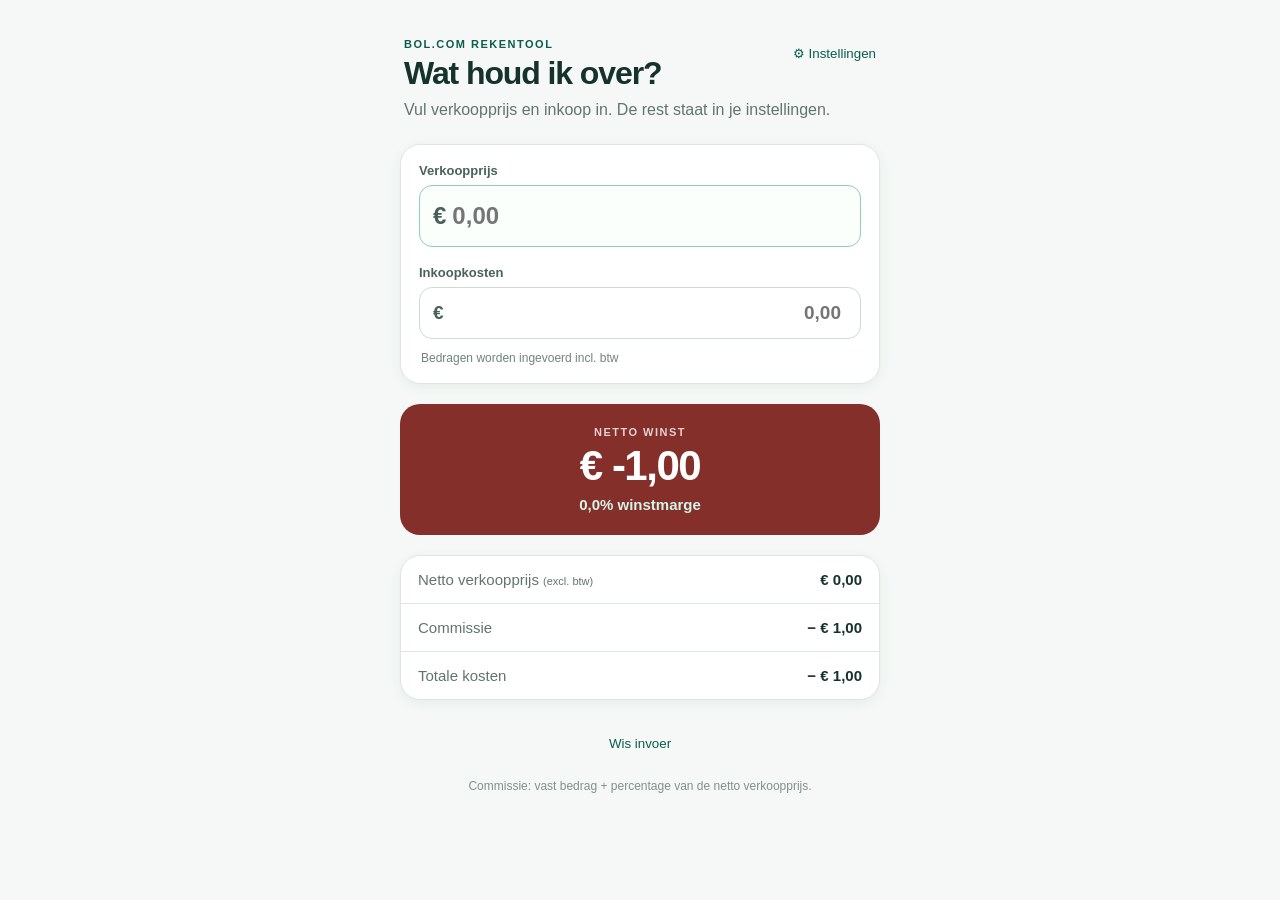
==== index.html @ 51dd6670 "Add files via upload" ====
<!doctype html><html lang="nl"><head><meta charset="UTF-8"><meta name="viewport" content="width=device-width, initial-scale=1, viewport-fit=cover"><meta name="theme-color" content="#0b5d4d"><meta name="apple-mobile-web-app-capable" content="yes"><meta name="apple-mobile-web-app-title" content="Bol Winst"><link rel="manifest" href="manifest.webmanifest"><link rel="apple-touch-icon" href="icon.svg"><link rel="stylesheet" href="style.css"><title>Bol Winst</title></head><body><main class="app"><header><div><p class="eyebrow">BOL.COM REKENTOOL</p><h1>Wat houd ik over?</h1></div><button class="settings-button" id="openSettings" type="button">⚙ <span>Instellingen</span></button></header><p class="intro">Vul verkoopprijs en inkoop in. De rest staat in je instellingen.</p><section class="card inputs"><label for="sale">Verkoopprijs</label><div class="field emphasis"><span>€</span><input id="sale" inputmode="decimal" placeholder="0,00"></div><label class="purchase-label" for="purchase">Inkoopkosten</label><div class="field"><span>€</span><input id="purchase" inputmode="decimal" placeholder="0,00"></div><p class="basis" id="basisLabel"></p></section><section class="profit" aria-live="polite"><p>NETTO WINST</p><strong id="profit">€ 0,00</strong><span id="margin">0,0% winstmarge</span></section><section class="card breakdown"><div><span>Netto verkoopprijs <small>(excl. btw)</small></span><b id="netSale">€ 0,00</b></div><div><span>Commissie</span><b id="commissionCost">− € 0,00</b></div><div><span>Totale kosten</span><b id="totalCost">− € 0,00</b></div></section><button id="reset" class="reset" type="button">Wis invoer</button><p class="note">Commissie: vast bedrag + percentage van de netto verkoopprijs.</p></main><dialog id="settingsDialog"><form method="dialog" class="settings-card"><div class="dialog-head"><div><p class="eyebrow">STANDAARDKOSTEN</p><h2>Instellingen</h2></div><button class="close" value="cancel">×</button></div><p class="dialog-intro">Deze kosten worden bewaard voor je volgende berekeningen.</p><label>Bedragen invoeren</label><div class="toggle"><button id="inclusive" type="button">Incl. btw</button><button id="exclusive" type="button">Excl. btw</button></div><div class="settings-grid"><div><label for="fixedCommission">Vaste commissie</label><div class="field"><span>€</span><input id="fixedCommission" inputmode="decimal" placeholder="0,00"></div></div><div><label for="commissionRate">Commissie</label><div class="field"><input id="commissionRate" inputmode="decimal" placeholder="0"><span>%</span></div></div><div><label for="fulfilment">Fulfilmentkosten</label><div class="field"><span>€</span><input id="fulfilment" inputmode="decimal" placeholder="0,00"></div></div><div><label for="shipping">Verzendkosten</label><div class="field"><span>€</span><input id="shipping" inputmode="decimal" placeholder="0,00"></div></div><div><label for="other">Overige kosten</label><div class="field"><span>€</span><input id="other" inputmode="decimal" placeholder="0,00"></div></div></div><button id="saveSettings" class="save" value="default">Instellingen opslaan</button></form></dialog><script src="app.js"></script></body></html>
---- style.css ----
:root{--ink:#16322c;--muted:#63746f;--line:#dce7e2;--green:#0b5d4d;--coral:#842f29}*{box-sizing:border-box}body{margin:0;min-width:320px;background:#f5f8f6;color:var(--ink);font-family:-apple-system,BlinkMacSystemFont,"Segoe UI",sans-serif}.app{width:min(100%,520px);min-height:100vh;margin:auto;padding:max(30px,env(safe-area-inset-top)) 20px max(30px,env(safe-area-inset-bottom))}header{display:flex;justify-content:space-between;align-items:start;margin:8px 4px}.eyebrow{margin:0 0 7px;color:var(--green);font-weight:800;font-size:11px;letter-spacing:1.5px}h1,h2{margin:0;letter-spacing:-1.1px;line-height:1.05}h1{font-size:32px}h2{font-size:27px}.intro{margin:0 4px 24px;color:var(--muted);font-size:16px;line-height:1.35}.settings-button{border:0;background:transparent;color:var(--green);font:700 13px inherit;padding:8px 0 8px 12px}.card{background:#fff;border:1px solid var(--line);border-radius:20px;box-shadow:0 3px 12px #244c4210}.inputs{padding:18px}label{display:block;margin:0 0 7px;font-size:13px;font-weight:700;color:#49625b}.field{display:flex;align-items:center;height:52px;padding:0 13px;border:1.5px solid #cddbd5;border-radius:13px;background:#fff;color:#476158;font-size:19px;font-weight:700}.field:focus-within{border-color:var(--green);box-shadow:0 0 0 3px #0b5d4d18}.field input{width:100%;min-width:0;border:0;outline:0;padding:0 6px;background:transparent;color:var(--ink);font:inherit;text-align:right}.emphasis{height:62px;font-size:24px;border-color:#93cbb7;background:#fafffc}.emphasis input{text-align:left}.purchase-label{margin-top:18px}.basis{margin:12px 2px 0;color:#71837c;font-size:12px}.profit{margin:20px 0;padding:22px 20px;text-align:center;border-radius:20px;background:var(--green);color:#fff}.profit p{margin:0 0 5px;font-size:11px;font-weight:800;letter-spacing:1.5px;opacity:.78}.profit strong{display:block;font-size:42px;line-height:1.1;letter-spacing:-1.5px}.profit span{display:block;margin-top:7px;font-size:15px;font-weight:650;color:#d2f5e8}.profit.negative{background:var(--coral)}.breakdown{overflow:hidden}.breakdown div{display:flex;justify-content:space-between;gap:12px;padding:15px 17px;border-bottom:1px solid var(--line);font-size:15px}.breakdown div:last-child{border:0}.breakdown span{color:var(--muted)}.breakdown small{font-size:11px}.breakdown b{white-space:nowrap}.reset{width:100%;min-height:50px;margin-top:18px;border:0;border-radius:14px;background:transparent;color:var(--green);font:750 16px inherit}.note{margin:10px;color:#81908b;font-size:12px;text-align:center;line-height:1.4}dialog{width:min(calc(100% - 24px),480px);max-height:90vh;border:0;border-radius:22px;padding:0;background:transparent;box-shadow:0 18px 50px #0005}dialog::backdrop{background:#12372d88}.settings-card{padding:22px;background:#f7faf8}.dialog-head{display:flex;justify-content:space-between;align-items:start}.close{width:36px;height:36px;border:0;border-radius:50%;background:#e4ece8;color:var(--ink);font-size:28px;line-height:1}.dialog-intro{margin:11px 0 20px;color:var(--muted);font-size:14px}.toggle{display:grid;grid-template-columns:1fr 1fr;gap:4px;padding:4px;margin-bottom:19px;border-radius:12px;background:#e1eae5}.toggle button{height:39px;border:0;border-radius:9px;background:transparent;color:#597069;font:750 14px inherit}.toggle button.selected{background:#fff;color:var(--green);box-shadow:0 1px 3px #284c4020}.settings-grid{display:grid;grid-template-columns:1fr 1fr;gap:16px 12px}.save{width:100%;height:52px;margin-top:23px;border:0;border-radius:14px;background:var(--green);color:#fff;font:750 16px inherit}@media(max-width:360px){.app{padding-inline:14px}.inputs{padding:15px}.settings-button span{display:none}.profit strong{font-size:38px}.settings-grid{gap:13px 9px}.field{padding-inline:9px;font-size:17px}}
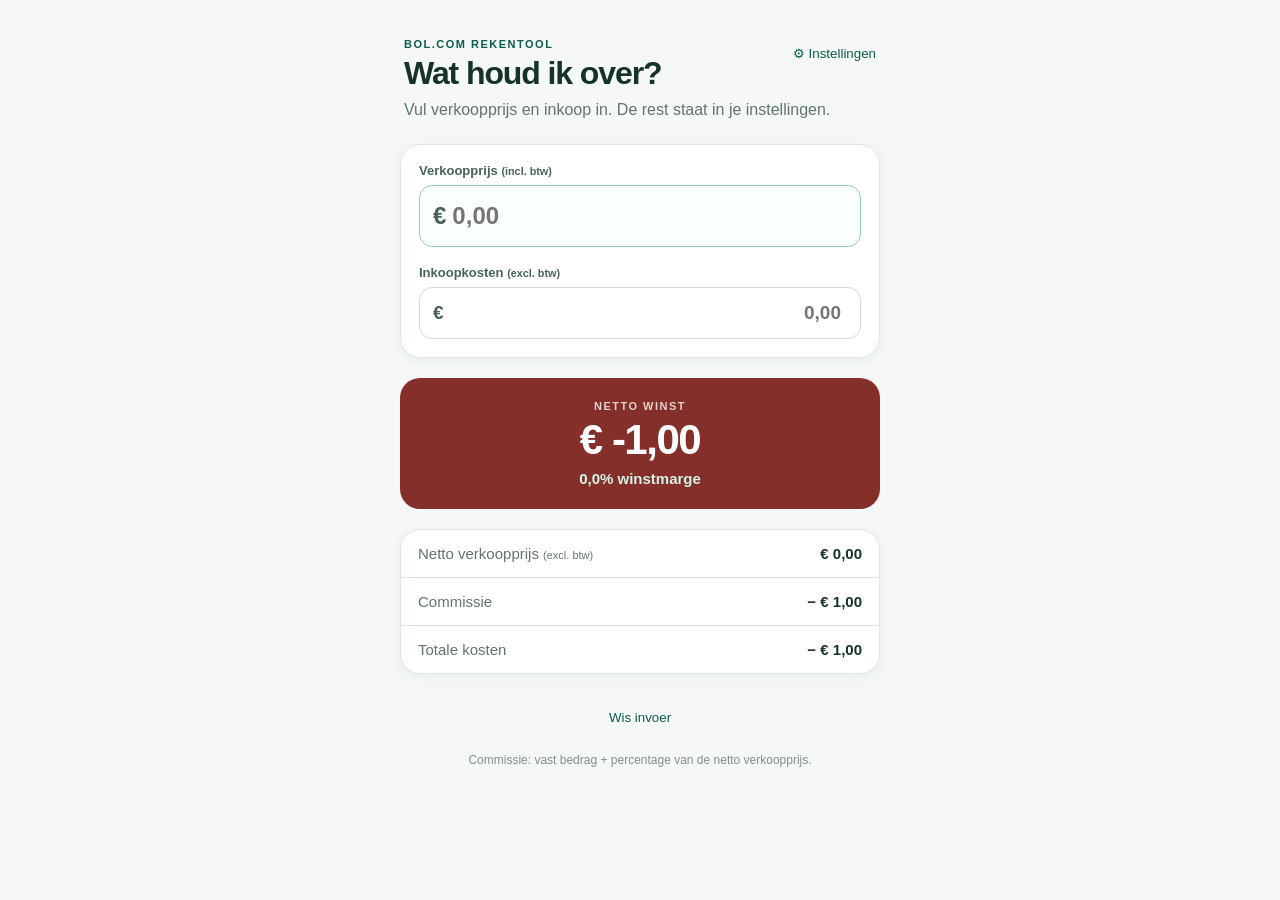
==== commit 90b0e156: "Add files via upload" ====
--- a/index.html
+++ b/index.html
@@ -1 +1 @@
-<!doctype html><html lang="nl"><head><meta charset="UTF-8"><meta name="viewport" content="width=device-width, initial-scale=1, viewport-fit=cover"><meta name="theme-color" content="#0b5d4d"><meta name="apple-mobile-web-app-capable" content="yes"><meta name="apple-mobile-web-app-title" content="Bol Winst"><link rel="manifest" href="manifest.webmanifest"><link rel="apple-touch-icon" href="icon.svg"><link rel="stylesheet" href="style.css"><title>Bol Winst</title></head><body><main class="app"><header><div><p class="eyebrow">BOL.COM REKENTOOL</p><h1>Wat houd ik over?</h1></div><button class="settings-button" id="openSettings" type="button">⚙ <span>Instellingen</span></button></header><p class="intro">Vul verkoopprijs en inkoop in. De rest staat in je instellingen.</p><section class="card inputs"><label for="sale">Verkoopprijs</label><div class="field emphasis"><span>€</span><input id="sale" inputmode="decimal" placeholder="0,00"></div><label class="purchase-label" for="purchase">Inkoopkosten</label><div class="field"><span>€</span><input id="purchase" inputmode="decimal" placeholder="0,00"></div><p class="basis" id="basisLabel"></p></section><section class="profit" aria-live="polite"><p>NETTO WINST</p><strong id="profit">€ 0,00</strong><span id="margin">0,0% winstmarge</span></section><section class="card breakdown"><div><span>Netto verkoopprijs <small>(excl. btw)</small></span><b id="netSale">€ 0,00</b></div><div><span>Commissie</span><b id="commissionCost">− € 0,00</b></div><div><span>Totale kosten</span><b id="totalCost">− € 0,00</b></div></section><button id="reset" class="reset" type="button">Wis invoer</button><p class="note">Commissie: vast bedrag + percentage van de netto verkoopprijs.</p></main><dialog id="settingsDialog"><form method="dialog" class="settings-card"><div class="dialog-head"><div><p class="eyebrow">STANDAARDKOSTEN</p><h2>Instellingen</h2></div><button class="close" value="cancel">×</button></div><p class="dialog-intro">Deze kosten worden bewaard voor je volgende berekeningen.</p><label>Bedragen invoeren</label><div class="toggle"><button id="inclusive" type="button">Incl. btw</button><button id="exclusive" type="button">Excl. btw</button></div><div class="settings-grid"><div><label for="fixedCommission">Vaste commissie</label><div class="field"><span>€</span><input id="fixedCommission" inputmode="decimal" placeholder="0,00"></div></div><div><label for="commissionRate">Commissie</label><div class="field"><input id="commissionRate" inputmode="decimal" placeholder="0"><span>%</span></div></div><div><label for="fulfilment">Fulfilmentkosten</label><div class="field"><span>€</span><input id="fulfilment" inputmode="decimal" placeholder="0,00"></div></div><div><label for="shipping">Verzendkosten</label><div class="field"><span>€</span><input id="shipping" inputmode="decimal" placeholder="0,00"></div></div><div><label for="other">Overige kosten</label><div class="field"><span>€</span><input id="other" inputmode="decimal" placeholder="0,00"></div></div></div><button id="saveSettings" class="save" value="default">Instellingen opslaan</button></form></dialog><script src="app.js"></script></body></html>
+<!doctype html><html lang="nl"><head><meta charset="UTF-8"><meta name="viewport" content="width=device-width, initial-scale=1, viewport-fit=cover"><meta name="theme-color" content="#0b5d4d"><meta name="apple-mobile-web-app-capable" content="yes"><meta name="apple-mobile-web-app-title" content="Bol Winst"><link rel="manifest" href="manifest.webmanifest"><link rel="apple-touch-icon" href="icon.svg"><link rel="stylesheet" href="style.css"><title>Bol Winst</title></head><body><main class="app"><header><div><p class="eyebrow">BOL.COM REKENTOOL</p><h1>Wat houd ik over?</h1></div><button class="settings-button" id="openSettings" type="button">⚙ <span>Instellingen</span></button></header><p class="intro">Vul verkoopprijs en inkoop in. De rest staat in je instellingen.</p><section class="card inputs"><label for="sale">Verkoopprijs <small>(incl. btw)</small></label><div class="field emphasis"><span>€</span><input id="sale" inputmode="decimal" placeholder="0,00"></div><label class="purchase-label" for="purchase">Inkoopkosten <small>(excl. btw)</small></label><div class="field"><span>€</span><input id="purchase" inputmode="decimal" placeholder="0,00"></div></section><section class="profit" aria-live="polite"><p>NETTO WINST</p><strong id="profit">€ 0,00</strong><span id="margin">0,0% winstmarge</span></section><section class="card breakdown"><div><span>Netto verkoopprijs <small>(excl. btw)</small></span><b id="netSale">€ 0,00</b></div><div><span>Commissie</span><b id="commissionCost">− € 0,00</b></div><div><span>Totale kosten</span><b id="totalCost">− € 0,00</b></div></section><button id="reset" class="reset" type="button">Wis invoer</button><p class="note">Commissie: vast bedrag + percentage van de netto verkoopprijs.</p></main><dialog id="settingsDialog"><form method="dialog" class="settings-card"><div class="dialog-head"><div><p class="eyebrow">STANDAARDKOSTEN</p><h2>Instellingen</h2></div><button class="close" value="cancel">×</button></div><p class="dialog-intro">Alle kosten zijn excl. btw en worden bewaard voor je volgende berekeningen.</p><div class="settings-grid"><div><label for="fixedCommission">Vaste commissie</label><div class="field"><span>€</span><input id="fixedCommission" inputmode="decimal" placeholder="0,00"></div></div><div><label for="commissionRate">Commissie</label><div class="field"><input id="commissionRate" inputmode="decimal" placeholder="0"><span>%</span></div></div><div><label for="fulfilment">Fulfilmentkosten</label><div class="field"><span>€</span><input id="fulfilment" inputmode="decimal" placeholder="0,00"></div></div><div><label for="shipping">Verzendkosten</label><div class="field"><span>€</span><input id="shipping" inputmode="decimal" placeholder="0,00"></div></div><div><label for="other">Overige kosten</label><div class="field"><span>€</span><input id="other" inputmode="decimal" placeholder="0,00"></div></div></div><button id="saveSettings" class="save" value="default">Instellingen opslaan</button></form></dialog><script src="app.js"></script></body></html>
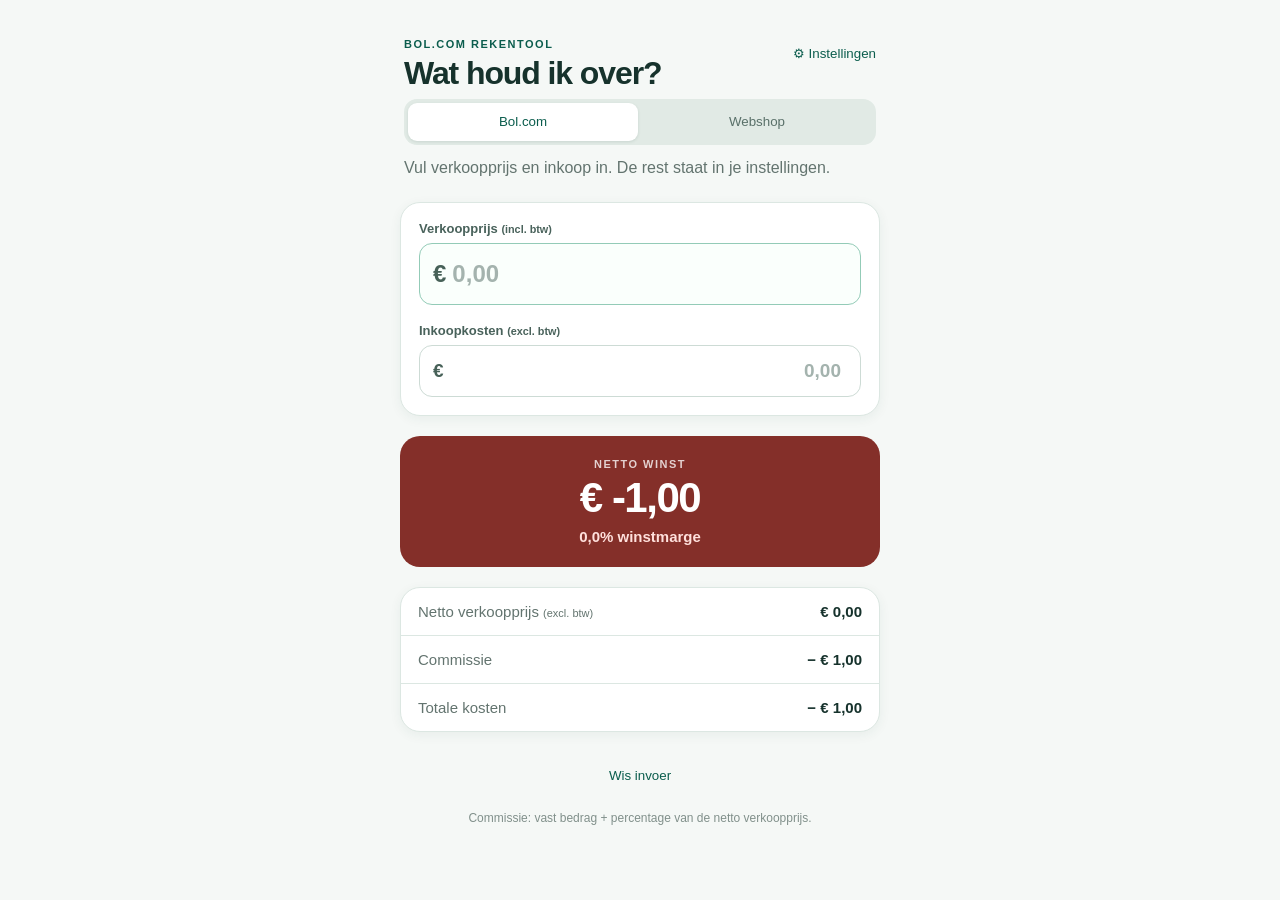
==== commit c2844ed1: "Add files via upload" ====
--- a/index.html
+++ b/index.html
@@ -1 +1,12 @@
-<!doctype html><html lang="nl"><head><meta charset="UTF-8"><meta name="viewport" content="width=device-width, initial-scale=1, viewport-fit=cover"><meta name="theme-color" content="#0b5d4d"><meta name="apple-mobile-web-app-capable" content="yes"><meta name="apple-mobile-web-app-title" content="Bol Winst"><link rel="manifest" href="manifest.webmanifest"><link rel="apple-touch-icon" href="icon.svg"><link rel="stylesheet" href="style.css"><title>Bol Winst</title></head><body><main class="app"><header><div><p class="eyebrow">BOL.COM REKENTOOL</p><h1>Wat houd ik over?</h1></div><button class="settings-button" id="openSettings" type="button">⚙ <span>Instellingen</span></button></header><p class="intro">Vul verkoopprijs en inkoop in. De rest staat in je instellingen.</p><section class="card inputs"><label for="sale">Verkoopprijs <small>(incl. btw)</small></label><div class="field emphasis"><span>€</span><input id="sale" inputmode="decimal" placeholder="0,00"></div><label class="purchase-label" for="purchase">Inkoopkosten <small>(excl. btw)</small></label><div class="field"><span>€</span><input id="purchase" inputmode="decimal" placeholder="0,00"></div></section><section class="profit" aria-live="polite"><p>NETTO WINST</p><strong id="profit">€ 0,00</strong><span id="margin">0,0% winstmarge</span></section><section class="card breakdown"><div><span>Netto verkoopprijs <small>(excl. btw)</small></span><b id="netSale">€ 0,00</b></div><div><span>Commissie</span><b id="commissionCost">− € 0,00</b></div><div><span>Totale kosten</span><b id="totalCost">− € 0,00</b></div></section><button id="reset" class="reset" type="button">Wis invoer</button><p class="note">Commissie: vast bedrag + percentage van de netto verkoopprijs.</p></main><dialog id="settingsDialog"><form method="dialog" class="settings-card"><div class="dialog-head"><div><p class="eyebrow">STANDAARDKOSTEN</p><h2>Instellingen</h2></div><button class="close" value="cancel">×</button></div><p class="dialog-intro">Alle kosten zijn excl. btw en worden bewaard voor je volgende berekeningen.</p><div class="settings-grid"><div><label for="fixedCommission">Vaste commissie</label><div class="field"><span>€</span><input id="fixedCommission" inputmode="decimal" placeholder="0,00"></div></div><div><label for="commissionRate">Commissie</label><div class="field"><input id="commissionRate" inputmode="decimal" placeholder="0"><span>%</span></div></div><div><label for="fulfilment">Fulfilmentkosten</label><div class="field"><span>€</span><input id="fulfilment" inputmode="decimal" placeholder="0,00"></div></div><div><label for="shipping">Verzendkosten</label><div class="field"><span>€</span><input id="shipping" inputmode="decimal" placeholder="0,00"></div></div><div><label for="other">Overige kosten</label><div class="field"><span>€</span><input id="other" inputmode="decimal" placeholder="0,00"></div></div></div><button id="saveSettings" class="save" value="default">Instellingen opslaan</button></form></dialog><script src="app.js"></script></body></html>
+<!doctype html>
+<html lang="nl"><head><meta charset="UTF-8"><meta name="viewport" content="width=device-width, initial-scale=1, viewport-fit=cover"><meta name="theme-color" content="#0b5d4d"><meta name="apple-mobile-web-app-capable" content="yes"><meta name="apple-mobile-web-app-title" content="Winsttool"><link rel="manifest" href="manifest.webmanifest"><link rel="apple-touch-icon" href="https://1.bp.blogspot.com/-DOUShu4tYlQ/X658lbuinZI/AAAAAAAACUU/8HphL79r1GMHxl51lcNRrbaVUydmUINswCLcBGAsYHQ/s830/fenerbahce-logo-BallRendes.png"><link rel="icon" href="https://1.bp.blogspot.com/-DOUShu4tYlQ/X658lbuinZI/AAAAAAAACUU/8HphL79r1GMHxl51lcNRrbaVUydmUINswCLcBGAsYHQ/s830/fenerbahce-logo-BallRendes.png" type="image/png"><link rel="stylesheet" href="style.css"><title>Winsttool</title></head>
+<body><main class="app"><header><div><p class="eyebrow" id="eyebrow">BOL.COM REKENTOOL</p><h1>Wat houd ik over?</h1></div><button class="settings-button" id="openSettings" type="button">⚙ <span>Instellingen</span></button></header>
+<nav class="mode-switch" aria-label="Rekentool kiezen"><button class="selected" data-mode="bol" type="button">Bol.com</button><button data-mode="webshop" type="button">Webshop</button></nav>
+<p class="intro" id="intro">Vul verkoopprijs en inkoop in. De rest staat in je instellingen.</p>
+<section class="card inputs" id="bolInputs"><label for="sale">Verkoopprijs <small>(incl. btw)</small></label><div class="field emphasis"><span>€</span><input id="sale" inputmode="decimal" placeholder="0,00"></div><label class="input-gap" for="purchase">Inkoopkosten <small>(excl. btw)</small></label><div class="field"><span>€</span><input id="purchase" inputmode="decimal" placeholder="0,00"></div></section>
+<section class="card inputs hidden" id="webshopInputs"><label>Periode</label><div class="period-switch"><button class="selected" data-period="1" type="button">Dag</button><button data-period="7" type="button">Week</button><button data-period="30" type="button">Maand</button></div><label class="input-gap" for="revenue">Omzet <small>(incl. btw)</small></label><div class="field emphasis"><span>€</span><input id="revenue" inputmode="decimal" placeholder="0,00"></div><label class="input-gap" for="orders">Aantal bestellingen</label><div class="field"><input id="orders" inputmode="numeric" placeholder="0"></div></section>
+<section class="profit" aria-live="polite"><p>NETTO WINST</p><strong id="profit">€ 0,00</strong><span id="margin">0,0% winstmarge</span></section>
+<section class="card breakdown"><div><span id="netSaleLabel">Netto verkoopprijs <small>(excl. btw)</small></span><b id="netSale">€ 0,00</b></div><div><span id="middleLabel">Commissie</span><b id="middleCost">− € 0,00</b></div><div><span>Totale kosten</span><b id="totalCost">− € 0,00</b></div></section><button id="reset" class="reset" type="button">Wis invoer</button><p class="note" id="note">Commissie: vast bedrag + percentage van de netto verkoopprijs.</p></main>
+<dialog id="settingsDialog"><form method="dialog" class="settings-card"><div class="dialog-head"><div><p class="eyebrow" id="settingsEyebrow">BOL.COM KOSTEN</p><h2>Instellingen</h2></div><button class="close" value="cancel" aria-label="Sluiten">×</button></div><p class="dialog-intro" id="settingsIntro">Alle kosten zijn excl. btw en worden bewaard voor je volgende berekeningen.</p>
+<div class="settings-grid" id="bolSettings"><div><label for="fixedCommission">Vaste commissie</label><div class="field"><span>€</span><input id="fixedCommission" inputmode="decimal" placeholder="0,00"></div></div><div><label for="commissionRate">Commissie</label><div class="field"><input id="commissionRate" inputmode="decimal" placeholder="0"><span>%</span></div></div><div><label for="bolFulfilment">Fulfilmentkosten</label><div class="field"><span>€</span><input id="bolFulfilment" inputmode="decimal" placeholder="0,00"></div></div><div><label for="shipping">Verzendkosten</label><div class="field"><span>€</span><input id="shipping" inputmode="decimal" placeholder="0,00"></div></div><div><label for="bolOther">Overige kosten</label><div class="field"><span>€</span><input id="bolOther" inputmode="decimal" placeholder="0,00"></div></div></div>
+<div class="settings-grid hidden" id="webshopSettings"><div><label for="ads">Google Ads <small>(per dag)</small></label><div class="field"><span>€</span><input id="ads" inputmode="decimal" placeholder="0,00"></div></div><div><label for="rent">Huur <small>(per dag)</small></label><div class="field"><span>€</span><input id="rent" inputmode="decimal" placeholder="0,00"></div></div><div><label for="shopOther">Overige kosten <small>(per dag)</small></label><div class="field"><span>€</span><input id="shopOther" inputmode="decimal" placeholder="0,00"></div></div><div><label for="shopPurchase">Inkoopkosten <small>(per bestelling)</small></label><div class="field"><span>€</span><input id="shopPurchase" inputmode="decimal" placeholder="0,00"></div></div><div><label for="shopFulfilment">Fulfilmentkosten <small>(per bestelling)</small></label><div class="field"><span>€</span><input id="shopFulfilment" inputmode="decimal" placeholder="0,00"></div></div></div><button id="saveSettings" class="save" value="default">Instellingen opslaan</button></form></dialog><script src="app.js"></script></body></html>
--- a/style.css
+++ b/style.css
@@ -1 +1 @@
-:root{--ink:#16322c;--muted:#63746f;--line:#dce7e2;--green:#0b5d4d;--coral:#842f29}*{box-sizing:border-box}body{margin:0;min-width:320px;background:#f5f8f6;color:var(--ink);font-family:-apple-system,BlinkMacSystemFont,"Segoe UI",sans-serif}.app{width:min(100%,520px);min-height:100vh;margin:auto;padding:max(30px,env(safe-area-inset-top)) 20px max(30px,env(safe-area-inset-bottom))}header{display:flex;justify-content:space-between;align-items:start;margin:8px 4px}.eyebrow{margin:0 0 7px;color:var(--green);font-weight:800;font-size:11px;letter-spacing:1.5px}h1,h2{margin:0;letter-spacing:-1.1px;line-height:1.05}h1{font-size:32px}h2{font-size:27px}.intro{margin:0 4px 24px;color:var(--muted);font-size:16px;line-height:1.35}.settings-button{border:0;background:transparent;color:var(--green);font:700 13px inherit;padding:8px 0 8px 12px}.card{background:#fff;border:1px solid var(--line);border-radius:20px;box-shadow:0 3px 12px #244c4210}.inputs{padding:18px}label{display:block;margin:0 0 7px;font-size:13px;font-weight:700;color:#49625b}.field{display:flex;align-items:center;height:52px;padding:0 13px;border:1.5px solid #cddbd5;border-radius:13px;background:#fff;color:#476158;font-size:19px;font-weight:700}.field:focus-within{border-color:var(--green);box-shadow:0 0 0 3px #0b5d4d18}.field input{width:100%;min-width:0;border:0;outline:0;padding:0 6px;background:transparent;color:var(--ink);font:inherit;text-align:right}.emphasis{height:62px;font-size:24px;border-color:#93cbb7;background:#fafffc}.emphasis input{text-align:left}.purchase-label{margin-top:18px}.basis{margin:12px 2px 0;color:#71837c;font-size:12px}.profit{margin:20px 0;padding:22px 20px;text-align:center;border-radius:20px;background:var(--green);color:#fff}.profit p{margin:0 0 5px;font-size:11px;font-weight:800;letter-spacing:1.5px;opacity:.78}.profit strong{display:block;font-size:42px;line-height:1.1;letter-spacing:-1.5px}.profit span{display:block;margin-top:7px;font-size:15px;font-weight:650;color:#d2f5e8}.profit.negative{background:var(--coral)}.breakdown{overflow:hidden}.breakdown div{display:flex;justify-content:space-between;gap:12px;padding:15px 17px;border-bottom:1px solid var(--line);font-size:15px}.breakdown div:last-child{border:0}.breakdown span{color:var(--muted)}.breakdown small{font-size:11px}.breakdown b{white-space:nowrap}.reset{width:100%;min-height:50px;margin-top:18px;border:0;border-radius:14px;background:transparent;color:var(--green);font:750 16px inherit}.note{margin:10px;color:#81908b;font-size:12px;text-align:center;line-height:1.4}dialog{width:min(calc(100% - 24px),480px);max-height:90vh;border:0;border-radius:22px;padding:0;background:transparent;box-shadow:0 18px 50px #0005}dialog::backdrop{background:#12372d88}.settings-card{padding:22px;background:#f7faf8}.dialog-head{display:flex;justify-content:space-between;align-items:start}.close{width:36px;height:36px;border:0;border-radius:50%;background:#e4ece8;color:var(--ink);font-size:28px;line-height:1}.dialog-intro{margin:11px 0 20px;color:var(--muted);font-size:14px}.toggle{display:grid;grid-template-columns:1fr 1fr;gap:4px;padding:4px;margin-bottom:19px;border-radius:12px;background:#e1eae5}.toggle button{height:39px;border:0;border-radius:9px;background:transparent;color:#597069;font:750 14px inherit}.toggle button.selected{background:#fff;color:var(--green);box-shadow:0 1px 3px #284c4020}.settings-grid{display:grid;grid-template-columns:1fr 1fr;gap:16px 12px}.save{width:100%;height:52px;margin-top:23px;border:0;border-radius:14px;background:var(--green);color:#fff;font:750 16px inherit}@media(max-width:360px){.app{padding-inline:14px}.inputs{padding:15px}.settings-button span{display:none}.profit strong{font-size:38px}.settings-grid{gap:13px 9px}.field{padding-inline:9px;font-size:17px}}
+:root{--ink:#16322c;--muted:#63746f;--line:#dce7e2;--green:#0b5d4d;--coral:#842f29}*{box-sizing:border-box}body{margin:0;min-width:320px;background:#f5f8f6;color:var(--ink);font-family:-apple-system,BlinkMacSystemFont,"Segoe UI",sans-serif}.app{width:min(100%,520px);min-height:100vh;margin:auto;padding:max(30px,env(safe-area-inset-top)) 20px max(30px,env(safe-area-inset-bottom))}header{display:flex;justify-content:space-between;align-items:start;margin:8px 4px}.eyebrow{margin:0 0 7px;color:var(--green);font-weight:800;font-size:11px;letter-spacing:1.5px}h1,h2{margin:0;letter-spacing:-1.1px;line-height:1.05}h1{font-size:32px}h2{font-size:27px}.settings-button{border:0;background:transparent;color:var(--green);font:700 13px inherit;padding:8px 0 8px 12px}.mode-switch,.period-switch{display:grid;gap:4px;padding:4px;border-radius:13px;background:#e1eae5}.mode-switch{grid-template-columns:1fr 1fr;margin:0 4px}.period-switch{grid-template-columns:repeat(3,1fr);margin-bottom:18px}.mode-switch button,.period-switch button{height:38px;border:0;border-radius:9px;background:transparent;color:#597069;font:750 14px inherit}.mode-switch button.selected,.period-switch button.selected{background:#fff;color:var(--green);box-shadow:0 1px 3px #284c4020}.intro{margin:12px 4px 24px;color:var(--muted);font-size:16px;line-height:1.35}.card{background:#fff;border:1px solid var(--line);border-radius:20px;box-shadow:0 3px 12px #244c4210}.inputs{padding:18px}label{display:block;margin:0 0 7px;font-size:13px;font-weight:700;color:#49625b}.field{display:flex;align-items:center;height:52px;padding:0 13px;border:1.5px solid #cddbd5;border-radius:13px;background:#fff;color:#476158;font-size:19px;font-weight:700}.field:focus-within{border-color:var(--green);box-shadow:0 0 0 3px #0b5d4d18}.field input{width:100%;min-width:0;border:0;outline:0;padding:0 6px;background:transparent;color:var(--ink);font:inherit;text-align:right}.field input::placeholder{color:#a4b3ae}.emphasis{height:62px;font-size:24px;border-color:#93cbb7;background:#fafffc}.emphasis input{text-align:left}.input-gap{margin-top:18px}.hidden{display:none!important}.profit{margin:20px 0;padding:22px 20px;text-align:center;border-radius:20px;background:var(--green);color:#fff}.profit p{margin:0 0 5px;font-size:11px;font-weight:800;letter-spacing:1.5px;opacity:.78}.profit strong{display:block;font-size:42px;line-height:1.1;letter-spacing:-1.5px}.profit span{display:block;margin-top:7px;font-size:15px;font-weight:650;color:#d2f5e8}.profit.negative{background:var(--coral)}.profit.negative span{color:#ffe0dc}.breakdown{overflow:hidden}.breakdown div{display:flex;justify-content:space-between;gap:12px;padding:15px 17px;border-bottom:1px solid var(--line);font-size:15px}.breakdown div:last-child{border:0}.breakdown span{color:var(--muted)}.breakdown small{font-size:11px}.breakdown b{white-space:nowrap}.reset{width:100%;min-height:50px;margin-top:18px;border:0;border-radius:14px;background:transparent;color:var(--green);font:750 16px inherit}.note{margin:10px;color:#81908b;font-size:12px;text-align:center;line-height:1.4}dialog{width:min(calc(100% - 24px),480px);max-height:90vh;border:0;border-radius:22px;padding:0;background:transparent;box-shadow:0 18px 50px #0005}dialog::backdrop{background:#12372d88}.settings-card{padding:22px;background:#f7faf8}.dialog-head{display:flex;justify-content:space-between;align-items:start}.close{width:36px;height:36px;border:0;border-radius:50%;background:#e4ece8;color:var(--ink);font-size:28px;line-height:1}.dialog-intro{margin:11px 0 20px;color:var(--muted);font-size:14px}.settings-grid{display:grid;grid-template-columns:1fr 1fr;gap:16px 12px}.save{width:100%;height:52px;margin-top:23px;border:0;border-radius:14px;background:var(--green);color:#fff;font:750 16px inherit}@media(max-width:360px){.app{padding-inline:14px}.inputs{padding:15px}.settings-button span{display:none}.profit strong{font-size:38px}.settings-grid{gap:13px 9px}.field{padding-inline:9px;font-size:17px}}
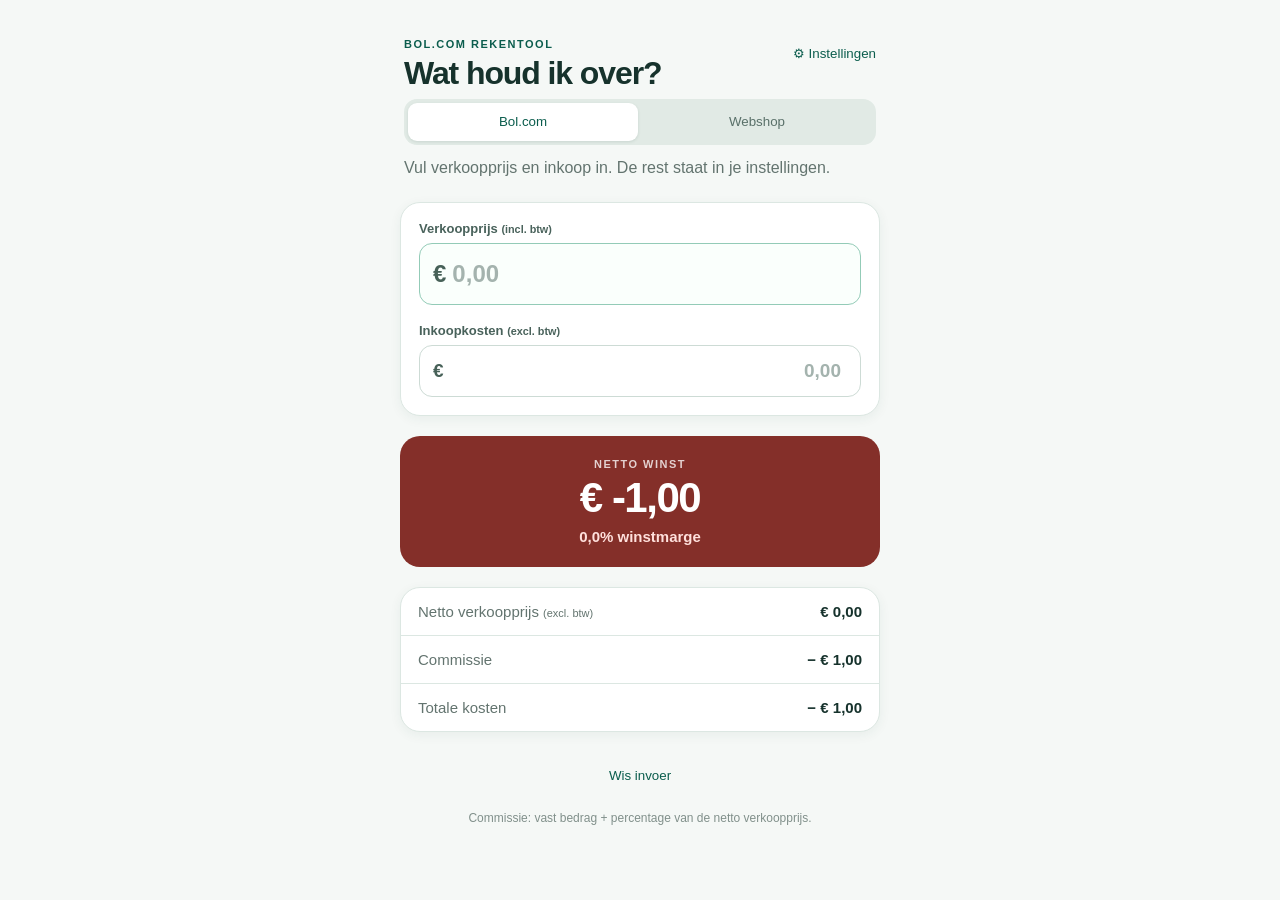
==== commit 5ec36c2b: "Add files via upload" ====
--- a/index.html
+++ b/index.html
@@ -4,9 +4,9 @@
 <nav class="mode-switch" aria-label="Rekentool kiezen"><button class="selected" data-mode="bol" type="button">Bol.com</button><button data-mode="webshop" type="button">Webshop</button></nav>
 <p class="intro" id="intro">Vul verkoopprijs en inkoop in. De rest staat in je instellingen.</p>
 <section class="card inputs" id="bolInputs"><label for="sale">Verkoopprijs <small>(incl. btw)</small></label><div class="field emphasis"><span>€</span><input id="sale" inputmode="decimal" placeholder="0,00"></div><label class="input-gap" for="purchase">Inkoopkosten <small>(excl. btw)</small></label><div class="field"><span>€</span><input id="purchase" inputmode="decimal" placeholder="0,00"></div></section>
-<section class="card inputs hidden" id="webshopInputs"><label>Periode</label><div class="period-switch"><button class="selected" data-period="1" type="button">Dag</button><button data-period="7" type="button">Week</button><button data-period="30" type="button">Maand</button></div><label class="input-gap" for="revenue">Omzet <small>(incl. btw)</small></label><div class="field emphasis"><span>€</span><input id="revenue" inputmode="decimal" placeholder="0,00"></div><label class="input-gap" for="orders">Aantal bestellingen</label><div class="field"><input id="orders" inputmode="numeric" placeholder="0"></div></section>
+<section class="card inputs hidden" id="webshopInputs"><label>Periode</label><div class="period-switch"><button class="selected" data-period="1" type="button">Dag</button><button data-period="7" type="button">Week</button><button data-period="30" type="button">Maand</button></div><label class="input-gap" for="revenue">Omzet <small>(incl. btw)</small></label><div class="field emphasis"><span>€</span><input id="revenue" inputmode="decimal" placeholder="0,00"></div><label class="input-gap" for="orders">Aantal bestellingen</label><div class="field"><input id="orders" inputmode="numeric" placeholder="0"></div><label class="input-gap" id="shopPurchaseLabel" for="shopPurchase">Inkoopkosten <small>(excl. btw)</small></label><div class="purchase-mode"><button class="selected" data-purchase-mode="amount" type="button">Bedrag €</button><button data-purchase-mode="percentage" type="button">Percentage %</button></div><div class="field"><span id="shopPurchasePrefix">€</span><input id="shopPurchase" inputmode="decimal" placeholder="0,00"><span id="shopPurchaseSuffix" class="hidden">%</span></div></section>
 <section class="profit" aria-live="polite"><p>NETTO WINST</p><strong id="profit">€ 0,00</strong><span id="margin">0,0% winstmarge</span></section>
 <section class="card breakdown"><div><span id="netSaleLabel">Netto verkoopprijs <small>(excl. btw)</small></span><b id="netSale">€ 0,00</b></div><div><span id="middleLabel">Commissie</span><b id="middleCost">− € 0,00</b></div><div><span>Totale kosten</span><b id="totalCost">− € 0,00</b></div></section><button id="reset" class="reset" type="button">Wis invoer</button><p class="note" id="note">Commissie: vast bedrag + percentage van de netto verkoopprijs.</p></main>
 <dialog id="settingsDialog"><form method="dialog" class="settings-card"><div class="dialog-head"><div><p class="eyebrow" id="settingsEyebrow">BOL.COM KOSTEN</p><h2>Instellingen</h2></div><button class="close" value="cancel" aria-label="Sluiten">×</button></div><p class="dialog-intro" id="settingsIntro">Alle kosten zijn excl. btw en worden bewaard voor je volgende berekeningen.</p>
 <div class="settings-grid" id="bolSettings"><div><label for="fixedCommission">Vaste commissie</label><div class="field"><span>€</span><input id="fixedCommission" inputmode="decimal" placeholder="0,00"></div></div><div><label for="commissionRate">Commissie</label><div class="field"><input id="commissionRate" inputmode="decimal" placeholder="0"><span>%</span></div></div><div><label for="bolFulfilment">Fulfilmentkosten</label><div class="field"><span>€</span><input id="bolFulfilment" inputmode="decimal" placeholder="0,00"></div></div><div><label for="shipping">Verzendkosten</label><div class="field"><span>€</span><input id="shipping" inputmode="decimal" placeholder="0,00"></div></div><div><label for="bolOther">Overige kosten</label><div class="field"><span>€</span><input id="bolOther" inputmode="decimal" placeholder="0,00"></div></div></div>
-<div class="settings-grid hidden" id="webshopSettings"><div><label for="ads">Google Ads <small>(per dag)</small></label><div class="field"><span>€</span><input id="ads" inputmode="decimal" placeholder="0,00"></div></div><div><label for="rent">Huur <small>(per dag)</small></label><div class="field"><span>€</span><input id="rent" inputmode="decimal" placeholder="0,00"></div></div><div><label for="shopOther">Overige kosten <small>(per dag)</small></label><div class="field"><span>€</span><input id="shopOther" inputmode="decimal" placeholder="0,00"></div></div><div><label for="shopPurchase">Inkoopkosten <small>(per bestelling)</small></label><div class="field"><span>€</span><input id="shopPurchase" inputmode="decimal" placeholder="0,00"></div></div><div><label for="shopFulfilment">Fulfilmentkosten <small>(per bestelling)</small></label><div class="field"><span>€</span><input id="shopFulfilment" inputmode="decimal" placeholder="0,00"></div></div></div><button id="saveSettings" class="save" value="default">Instellingen opslaan</button></form></dialog><script src="app.js"></script></body></html>
+<div class="settings-grid hidden" id="webshopSettings"><div><label for="ads">Google Ads <small>(per dag)</small></label><div class="field"><span>€</span><input id="ads" inputmode="decimal" placeholder="0,00"></div></div><div><label for="rent">Huur <small>(per dag)</small></label><div class="field"><span>€</span><input id="rent" inputmode="decimal" placeholder="0,00"></div></div><div><label for="shopOther">Overige kosten <small>(per dag)</small></label><div class="field"><span>€</span><input id="shopOther" inputmode="decimal" placeholder="0,00"></div></div><div><label for="shopFulfilment">Fulfilmentkosten <small>(per bestelling)</small></label><div class="field"><span>€</span><input id="shopFulfilment" inputmode="decimal" placeholder="0,00"></div></div></div><button id="saveSettings" class="save" value="default">Instellingen opslaan</button></form></dialog><script src="app.js"></script></body></html>
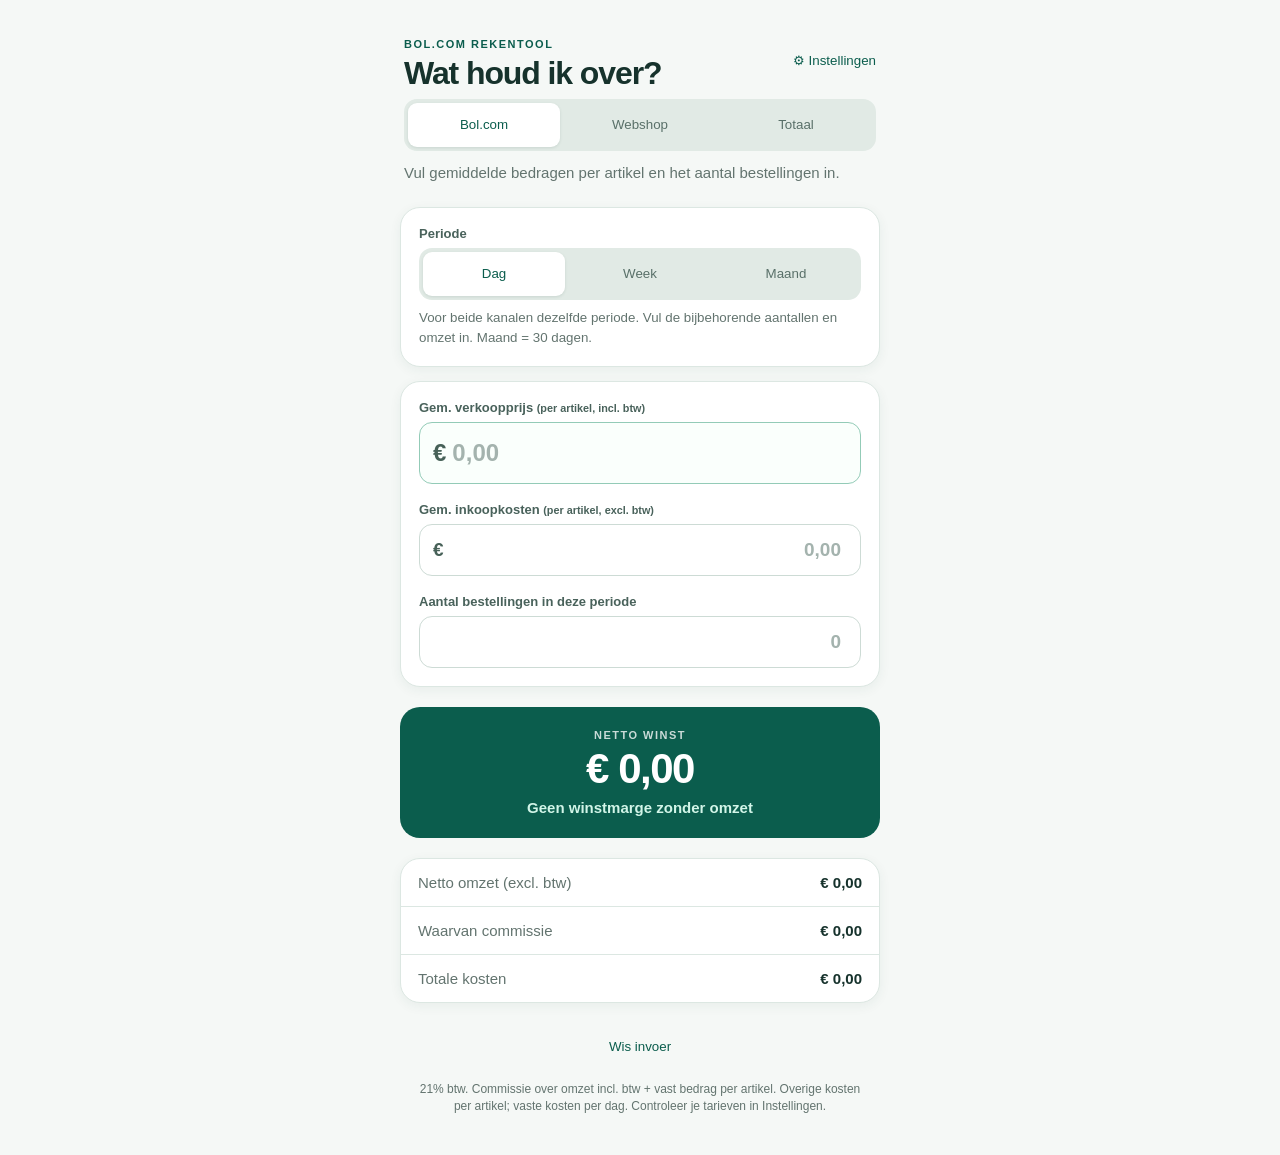
==== commit 229feac5: "Add files via upload" ====
--- a/index.html
+++ b/index.html
@@ -1,12 +1,12 @@
 <!doctype html>
 <html lang="nl"><head><meta charset="UTF-8"><meta name="viewport" content="width=device-width, initial-scale=1, viewport-fit=cover"><meta name="theme-color" content="#0b5d4d"><meta name="apple-mobile-web-app-capable" content="yes"><meta name="apple-mobile-web-app-title" content="Winsttool"><link rel="manifest" href="manifest.webmanifest"><link rel="apple-touch-icon" href="https://1.bp.blogspot.com/-DOUShu4tYlQ/X658lbuinZI/AAAAAAAACUU/8HphL79r1GMHxl51lcNRrbaVUydmUINswCLcBGAsYHQ/s830/fenerbahce-logo-BallRendes.png"><link rel="icon" href="https://1.bp.blogspot.com/-DOUShu4tYlQ/X658lbuinZI/AAAAAAAACUU/8HphL79r1GMHxl51lcNRrbaVUydmUINswCLcBGAsYHQ/s830/fenerbahce-logo-BallRendes.png" type="image/png"><link rel="stylesheet" href="style.css"><title>Winsttool</title></head>
 <body><main class="app"><header><div><p class="eyebrow" id="eyebrow">BOL.COM REKENTOOL</p><h1>Wat houd ik over?</h1></div><button class="settings-button" id="openSettings" type="button">⚙ <span>Instellingen</span></button></header>
-<nav class="mode-switch" aria-label="Rekentool kiezen"><button class="selected" data-mode="bol" type="button">Bol.com</button><button data-mode="webshop" type="button">Webshop</button></nav>
+<nav class="mode-switch" aria-label="Rekentool kiezen"><button class="selected" data-mode="bol" type="button">Bol.com</button><button data-mode="webshop" type="button">Webshop</button><button data-mode="total" type="button">Totaal</button></nav>
 <p class="intro" id="intro">Vul verkoopprijs en inkoop in. De rest staat in je instellingen.</p>
-<section class="card inputs" id="bolInputs"><label for="sale">Verkoopprijs <small>(incl. btw)</small></label><div class="field emphasis"><span>€</span><input id="sale" inputmode="decimal" placeholder="0,00"></div><label class="input-gap" for="purchase">Inkoopkosten <small>(excl. btw)</small></label><div class="field"><span>€</span><input id="purchase" inputmode="decimal" placeholder="0,00"></div></section>
-<section class="card inputs hidden" id="webshopInputs"><label>Periode</label><div class="period-switch"><button class="selected" data-period="1" type="button">Dag</button><button data-period="7" type="button">Week</button><button data-period="30" type="button">Maand</button></div><label class="input-gap" for="revenue">Omzet <small>(incl. btw)</small></label><div class="field emphasis"><span>€</span><input id="revenue" inputmode="decimal" placeholder="0,00"></div><label class="input-gap" for="orders">Aantal bestellingen</label><div class="field"><input id="orders" inputmode="numeric" placeholder="0"></div><label class="input-gap" id="shopPurchaseLabel" for="shopPurchase">Inkoopkosten <small>(excl. btw)</small></label><div class="purchase-mode"><button class="selected" data-purchase-mode="amount" type="button">Bedrag €</button><button data-purchase-mode="percentage" type="button">Percentage %</button></div><div class="field"><span id="shopPurchasePrefix">€</span><input id="shopPurchase" inputmode="decimal" placeholder="0,00"><span id="shopPurchaseSuffix" class="hidden">%</span></div></section>
-<section class="profit" aria-live="polite"><p>NETTO WINST</p><strong id="profit">€ 0,00</strong><span id="margin">0,0% winstmarge</span></section>
-<section class="card breakdown"><div><span id="netSaleLabel">Netto verkoopprijs <small>(excl. btw)</small></span><b id="netSale">€ 0,00</b></div><div><span id="middleLabel">Commissie</span><b id="middleCost">− € 0,00</b></div><div><span>Totale kosten</span><b id="totalCost">− € 0,00</b></div></section><button id="reset" class="reset" type="button">Wis invoer</button><p class="note" id="note">Commissie: vast bedrag + percentage van de netto verkoopprijs.</p></main>
-<dialog id="settingsDialog"><form method="dialog" class="settings-card"><div class="dialog-head"><div><p class="eyebrow" id="settingsEyebrow">BOL.COM KOSTEN</p><h2>Instellingen</h2></div><button class="close" value="cancel" aria-label="Sluiten">×</button></div><p class="dialog-intro" id="settingsIntro">Alle kosten zijn excl. btw en worden bewaard voor je volgende berekeningen.</p>
-<div class="settings-grid" id="bolSettings"><div><label for="fixedCommission">Vaste commissie</label><div class="field"><span>€</span><input id="fixedCommission" inputmode="decimal" placeholder="0,00"></div></div><div><label for="commissionRate">Commissie</label><div class="field"><input id="commissionRate" inputmode="decimal" placeholder="0"><span>%</span></div></div><div><label for="bolFulfilment">Fulfilmentkosten</label><div class="field"><span>€</span><input id="bolFulfilment" inputmode="decimal" placeholder="0,00"></div></div><div><label for="shipping">Verzendkosten</label><div class="field"><span>€</span><input id="shipping" inputmode="decimal" placeholder="0,00"></div></div><div><label for="bolOther">Overige kosten</label><div class="field"><span>€</span><input id="bolOther" inputmode="decimal" placeholder="0,00"></div></div></div>
+<section class="card inputs period-card" aria-label="Periode"><label>Periode</label><div class="period-switch"><button class="selected" data-period="1" type="button">Dag</button><button data-period="7" type="button">Week</button><button data-period="30" type="button">Maand</button></div><small>Voor beide kanalen dezelfde periode. Vul de bijbehorende aantallen en omzet in. Maand = 30 dagen.</small></section><p id="storageNotice" class="note hidden" role="status"></p><section class="card inputs" id="bolInputs"><label for="sale">Gem. verkoopprijs <small>(per artikel, incl. btw)</small></label><div class="field emphasis"><span>€</span><input id="sale" inputmode="decimal" placeholder="0,00"></div><label class="input-gap" for="purchase">Gem. inkoopkosten <small>(per artikel, excl. btw)</small></label><div class="field"><span>€</span><input id="purchase" inputmode="decimal" placeholder="0,00"></div><label class="input-gap" for="bolOrders">Aantal bestellingen in deze periode</label><div class="field"><input id="bolOrders" inputmode="numeric" placeholder="0"></div></section>
+<section class="card inputs hidden" id="webshopInputs"><label class="input-gap" for="revenue">Omzet <small>(periode, incl. btw)</small></label><div class="field emphasis"><span>€</span><input id="revenue" inputmode="decimal" placeholder="0,00"></div><label class="input-gap" for="orders">Aantal bestellingen</label><div class="field"><input id="orders" inputmode="numeric" placeholder="0"></div><label class="input-gap" id="shopPurchaseLabel" for="shopPurchase">Inkoopkosten <small>(hele periode, excl. btw)</small></label><div class="purchase-mode"><button class="selected" data-purchase-mode="amount" type="button">Bedrag €</button><button data-purchase-mode="percentage" type="button">Percentage %</button></div><div class="field"><span id="shopPurchasePrefix">€</span><input id="shopPurchase" inputmode="decimal" placeholder="0,00"><span id="shopPurchaseSuffix" class="hidden">%</span></div></section>
+<section id="overview" class="card breakdown hidden"><div><span>Winst / verlies Bol.com</span><b id="bolProfit"></b></div><div><span>Winst / verlies Webshop</span><b id="shopProfit"></b></div></section><section class="profit" aria-live="polite"><p id="profitLabel">NETTO WINST</p><strong id="profit">€ 0,00</strong><span id="margin">0,0% winstmarge</span></section>
+<section class="card breakdown"><div><span id="netSaleLabel">Netto verkoopprijs <small>(excl. btw)</small></span><b id="netSale">€ 0,00</b></div><div id="middleRow"><span id="middleLabel">Commissie</span><b id="middleCost">− € 0,00</b></div><div><span>Totale kosten</span><b id="totalCost">− € 0,00</b></div></section><button id="reset" class="reset" type="button">Wis invoer</button><p class="note" id="note">Commissie: vast bedrag + percentage van de netto verkoopprijs.</p></main>
+<dialog id="settingsDialog"><form method="dialog" class="settings-card"><div class="dialog-head"><div><p class="eyebrow" id="settingsEyebrow">BOL.COM KOSTEN</p><h2>Instellingen</h2></div><button class="close" formnovalidate value="cancel" aria-label="Sluiten">×</button></div><p class="dialog-intro" id="settingsIntro">Alle kosten zijn excl. btw en worden bewaard voor je volgende berekeningen.</p>
+<div class="settings-grid" id="bolSettings"><div><label for="articlesPerOrder">Artikelen per bestelling <small>(gemiddeld)</small></label><div class="field"><input id="articlesPerOrder" inputmode="decimal" placeholder="1"></div></div><div><label for="bolDaily">Vaste kosten <small>(per dag)</small></label><div class="field"><span>€</span><input id="bolDaily" inputmode="decimal" placeholder="0,00"></div></div><div><label for="fixedCommission">Vaste commissie <small>(per artikel)</small></label><div class="field"><span>€</span><input id="fixedCommission" inputmode="decimal" placeholder="0,00"></div></div><div><label for="commissionRate">Commissie <small>(% van omzet incl. btw)</small></label><div class="field"><input id="commissionRate" inputmode="decimal" placeholder="0"><span>%</span></div></div><div><label for="bolFulfilment">Fulfilmentkosten <small>(gem. per bestelling)</small></label><div class="field"><span>€</span><input id="bolFulfilment" inputmode="decimal" placeholder="0,00"></div></div><div><label for="shipping">Verzendkosten <small>(per bestelling)</small></label><div class="field"><span>€</span><input id="shipping" inputmode="decimal" placeholder="0,00"></div></div><div><label for="bolOther">Overige kosten <small>(per artikel)</small></label><div class="field"><span>€</span><input id="bolOther" inputmode="decimal" placeholder="0,00"></div></div></div>
 <div class="settings-grid hidden" id="webshopSettings"><div><label for="ads">Google Ads <small>(per dag)</small></label><div class="field"><span>€</span><input id="ads" inputmode="decimal" placeholder="0,00"></div></div><div><label for="rent">Huur <small>(per dag)</small></label><div class="field"><span>€</span><input id="rent" inputmode="decimal" placeholder="0,00"></div></div><div><label for="shopOther">Overige kosten <small>(per dag)</small></label><div class="field"><span>€</span><input id="shopOther" inputmode="decimal" placeholder="0,00"></div></div><div><label for="shopFulfilment">Fulfilmentkosten <small>(per bestelling)</small></label><div class="field"><span>€</span><input id="shopFulfilment" inputmode="decimal" placeholder="0,00"></div></div></div><button id="saveSettings" class="save" value="default">Instellingen opslaan</button></form></dialog><script src="app.js"></script></body></html>
--- a/style.css
+++ b/style.css
@@ -1 +1,3 @@
 :root{--ink:#16322c;--muted:#63746f;--line:#dce7e2;--green:#0b5d4d;--coral:#842f29}*{box-sizing:border-box}body{margin:0;min-width:320px;background:#f5f8f6;color:var(--ink);font-family:-apple-system,BlinkMacSystemFont,"Segoe UI",sans-serif}.app{width:min(100%,520px);min-height:100vh;margin:auto;padding:max(30px,env(safe-area-inset-top)) 20px max(30px,env(safe-area-inset-bottom))}header{display:flex;justify-content:space-between;align-items:start;margin:8px 4px}.eyebrow{margin:0 0 7px;color:var(--green);font-weight:800;font-size:11px;letter-spacing:1.5px}h1,h2{margin:0;letter-spacing:-1.1px;line-height:1.05}h1{font-size:32px}h2{font-size:27px}.settings-button{border:0;background:transparent;color:var(--green);font:700 13px inherit;padding:8px 0 8px 12px}.mode-switch,.period-switch{display:grid;gap:4px;padding:4px;border-radius:13px;background:#e1eae5}.mode-switch{grid-template-columns:1fr 1fr;margin:0 4px}.period-switch{grid-template-columns:repeat(3,1fr);margin-bottom:18px}.mode-switch button,.period-switch button{height:38px;border:0;border-radius:9px;background:transparent;color:#597069;font:750 14px inherit}.mode-switch button.selected,.period-switch button.selected{background:#fff;color:var(--green);box-shadow:0 1px 3px #284c4020}.intro{margin:12px 4px 24px;color:var(--muted);font-size:16px;line-height:1.35}.card{background:#fff;border:1px solid var(--line);border-radius:20px;box-shadow:0 3px 12px #244c4210}.inputs{padding:18px}label{display:block;margin:0 0 7px;font-size:13px;font-weight:700;color:#49625b}.field{display:flex;align-items:center;height:52px;padding:0 13px;border:1.5px solid #cddbd5;border-radius:13px;background:#fff;color:#476158;font-size:19px;font-weight:700}.field:focus-within{border-color:var(--green);box-shadow:0 0 0 3px #0b5d4d18}.field input{width:100%;min-width:0;border:0;outline:0;padding:0 6px;background:transparent;color:var(--ink);font:inherit;text-align:right}.field input::placeholder{color:#a4b3ae}.emphasis{height:62px;font-size:24px;border-color:#93cbb7;background:#fafffc}.emphasis input{text-align:left}.input-gap{margin-top:18px}.hidden{display:none!important}.profit{margin:20px 0;padding:22px 20px;text-align:center;border-radius:20px;background:var(--green);color:#fff}.profit p{margin:0 0 5px;font-size:11px;font-weight:800;letter-spacing:1.5px;opacity:.78}.profit strong{display:block;font-size:42px;line-height:1.1;letter-spacing:-1.5px}.profit span{display:block;margin-top:7px;font-size:15px;font-weight:650;color:#d2f5e8}.profit.negative{background:var(--coral)}.profit.negative span{color:#ffe0dc}.breakdown{overflow:hidden}.breakdown div{display:flex;justify-content:space-between;gap:12px;padding:15px 17px;border-bottom:1px solid var(--line);font-size:15px}.breakdown div:last-child{border:0}.breakdown span{color:var(--muted)}.breakdown small{font-size:11px}.breakdown b{white-space:nowrap}.reset{width:100%;min-height:50px;margin-top:18px;border:0;border-radius:14px;background:transparent;color:var(--green);font:750 16px inherit}.note{margin:10px;color:#81908b;font-size:12px;text-align:center;line-height:1.4}dialog{width:min(calc(100% - 24px),480px);max-height:90vh;border:0;border-radius:22px;padding:0;background:transparent;box-shadow:0 18px 50px #0005}dialog::backdrop{background:#12372d88}.settings-card{padding:22px;background:#f7faf8}.dialog-head{display:flex;justify-content:space-between;align-items:start}.close{width:36px;height:36px;border:0;border-radius:50%;background:#e4ece8;color:var(--ink);font-size:28px;line-height:1}.dialog-intro{margin:11px 0 20px;color:var(--muted);font-size:14px}.settings-grid{display:grid;grid-template-columns:1fr 1fr;gap:16px 12px}.save{width:100%;height:52px;margin-top:23px;border:0;border-radius:14px;background:var(--green);color:#fff;font:750 16px inherit}@media(max-width:360px){.app{padding-inline:14px}.inputs{padding:15px}.settings-button span{display:none}.profit strong{font-size:38px}.settings-grid{gap:13px 9px}.field{padding-inline:9px;font-size:17px}}
+
+.mode-switch{grid-template-columns:repeat(3,1fr)}button{cursor:pointer;font-family:inherit!important;min-height:44px}button:focus-visible{outline:3px solid #d49d32;outline-offset:2px}.period-card{margin-bottom:14px}.period-card .period-switch{margin-bottom:8px}.period-card small{color:var(--muted);line-height:1.5;display:block}.purchase-mode{display:grid;grid-template-columns:1fr 1fr;gap:4px;margin-bottom:8px}.purchase-mode button{border:0;border-radius:9px;background:#e1eae5;color:var(--green)}.purchase-mode .selected{background:var(--green);color:white}.settings-grid small{display:block;font-weight:400}.profit strong{font-size:clamp(25px,9vw,42px);overflow-wrap:anywhere}.breakdown b{white-space:normal;text-align:right;overflow-wrap:anywhere;min-width:0}.note{color:#63746f}input[aria-invalid=true]{color:var(--coral)}.intro{font-size:15px}#overview{margin-top:14px}
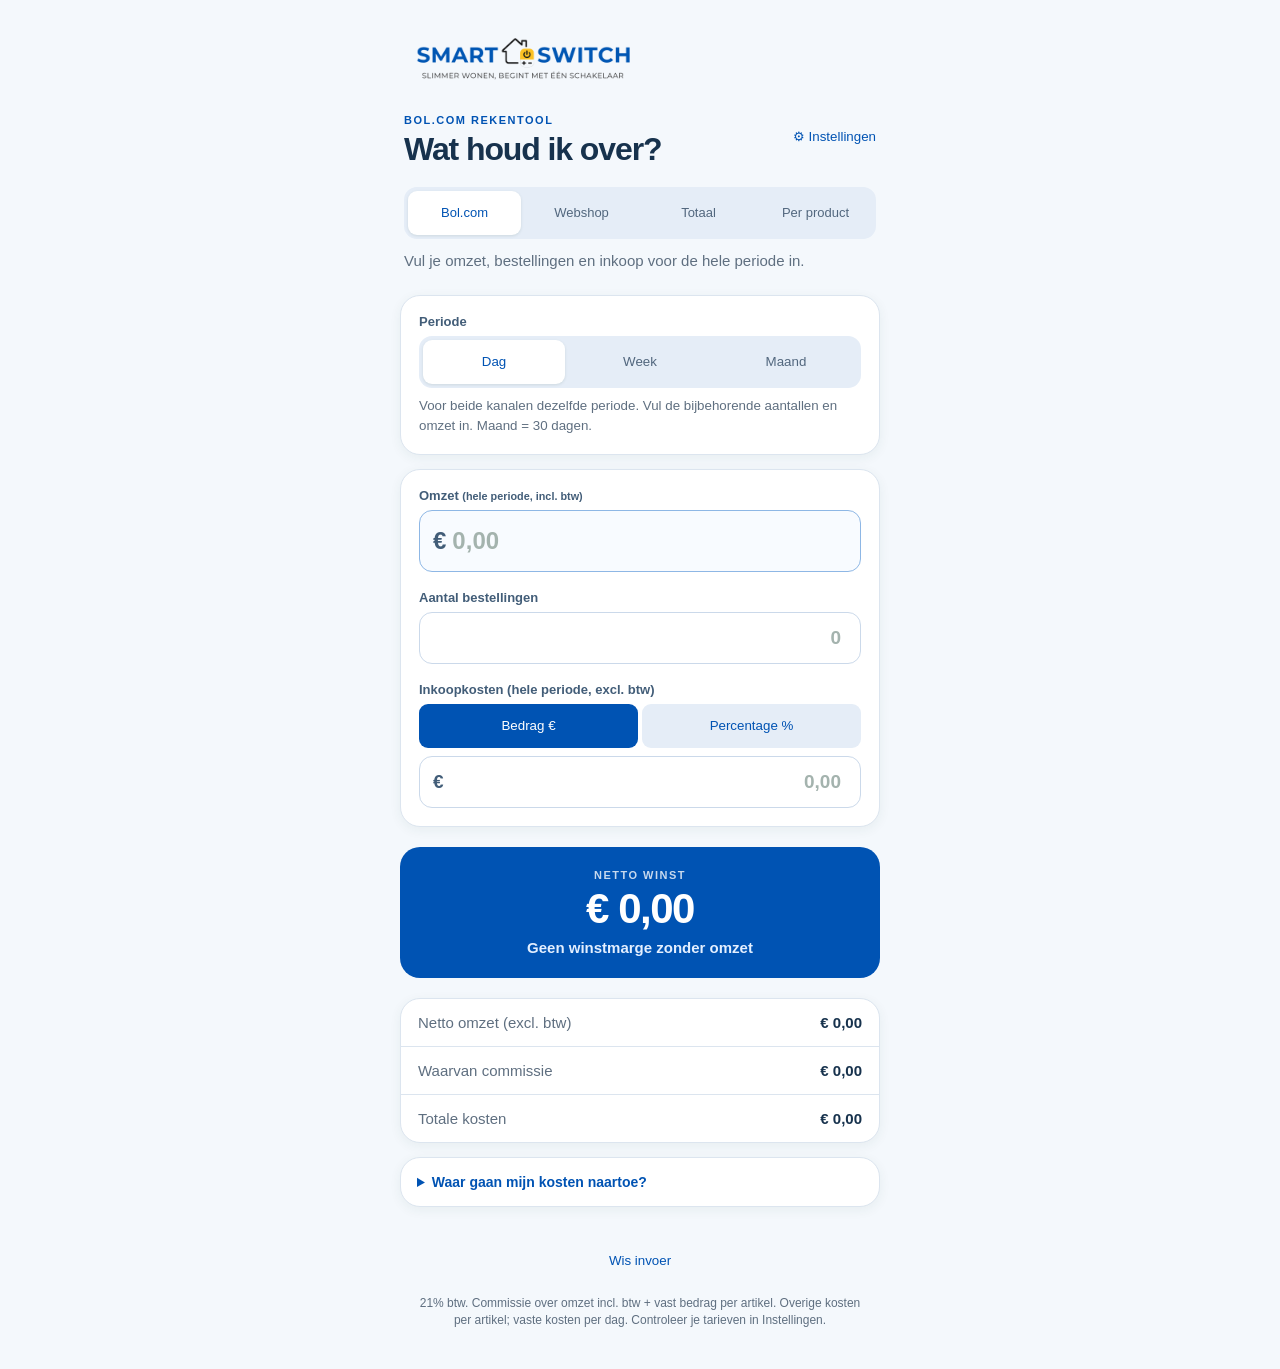
==== commit e43ff880: "Add files via upload" ====
--- a/index.html
+++ b/index.html
@@ -1,12 +1,12 @@
 <!doctype html>
-<html lang="nl"><head><meta charset="UTF-8"><meta name="viewport" content="width=device-width, initial-scale=1, viewport-fit=cover"><meta name="theme-color" content="#0b5d4d"><meta name="apple-mobile-web-app-capable" content="yes"><meta name="apple-mobile-web-app-title" content="Winsttool"><link rel="manifest" href="manifest.webmanifest"><link rel="apple-touch-icon" href="https://1.bp.blogspot.com/-DOUShu4tYlQ/X658lbuinZI/AAAAAAAACUU/8HphL79r1GMHxl51lcNRrbaVUydmUINswCLcBGAsYHQ/s830/fenerbahce-logo-BallRendes.png"><link rel="icon" href="https://1.bp.blogspot.com/-DOUShu4tYlQ/X658lbuinZI/AAAAAAAACUU/8HphL79r1GMHxl51lcNRrbaVUydmUINswCLcBGAsYHQ/s830/fenerbahce-logo-BallRendes.png" type="image/png"><link rel="stylesheet" href="style.css"><title>Winsttool</title></head>
-<body><main class="app"><header><div><p class="eyebrow" id="eyebrow">BOL.COM REKENTOOL</p><h1>Wat houd ik over?</h1></div><button class="settings-button" id="openSettings" type="button">⚙ <span>Instellingen</span></button></header>
-<nav class="mode-switch" aria-label="Rekentool kiezen"><button class="selected" data-mode="bol" type="button">Bol.com</button><button data-mode="webshop" type="button">Webshop</button><button data-mode="total" type="button">Totaal</button></nav>
-<p class="intro" id="intro">Vul verkoopprijs en inkoop in. De rest staat in je instellingen.</p>
-<section class="card inputs period-card" aria-label="Periode"><label>Periode</label><div class="period-switch"><button class="selected" data-period="1" type="button">Dag</button><button data-period="7" type="button">Week</button><button data-period="30" type="button">Maand</button></div><small>Voor beide kanalen dezelfde periode. Vul de bijbehorende aantallen en omzet in. Maand = 30 dagen.</small></section><p id="storageNotice" class="note hidden" role="status"></p><section class="card inputs" id="bolInputs"><label for="sale">Gem. verkoopprijs <small>(per artikel, incl. btw)</small></label><div class="field emphasis"><span>€</span><input id="sale" inputmode="decimal" placeholder="0,00"></div><label class="input-gap" for="purchase">Gem. inkoopkosten <small>(per artikel, excl. btw)</small></label><div class="field"><span>€</span><input id="purchase" inputmode="decimal" placeholder="0,00"></div><label class="input-gap" for="bolOrders">Aantal bestellingen in deze periode</label><div class="field"><input id="bolOrders" inputmode="numeric" placeholder="0"></div></section>
+<html lang="nl"><head><meta charset="UTF-8"><meta name="viewport" content="width=device-width, initial-scale=1, viewport-fit=cover"><meta name="theme-color" content="#0053b3"><meta name="apple-mobile-web-app-capable" content="yes"><meta name="apple-mobile-web-app-title" content="Winsttool"><link rel="manifest" href="manifest.webmanifest"><link rel="stylesheet" href="style.css"><link rel="icon" href="logo.png"><title>SmartHomeSwitch · Winsttool</title></head>
+<body><main class="app"><img class="brand-logo" src="logo.png" alt="SmartHomeSwitch" width="240" height="60"><header><div><p class="eyebrow" id="eyebrow">BOL.COM REKENTOOL</p><h1>Wat houd ik over?</h1></div><button class="settings-button" id="openSettings" type="button">⚙ <span>Instellingen</span></button></header>
+<nav class="mode-switch" aria-label="Rekentool kiezen"><button class="selected" data-mode="bol" type="button">Bol.com</button><button data-mode="webshop" type="button">Webshop</button><button data-mode="total" type="button">Totaal</button><button data-mode="product" type="button">Per product</button></nav>
+<p class="intro" id="intro">Vul omzet, bestellingen en inkoop voor de hele periode in.</p>
+<section class="card inputs period-card" aria-label="Periode"><label>Periode</label><div class="period-switch"><button class="selected" data-period="1" type="button">Dag</button><button data-period="7" type="button">Week</button><button data-period="30" type="button">Maand</button></div><small>Voor beide kanalen dezelfde periode. Vul de bijbehorende aantallen en omzet in. Maand = 30 dagen.</small></section><p id="storageNotice" class="note hidden" role="status"></p><section class="card inputs" id="bolInputs"><label for="sale">Omzet <small>(hele periode, incl. btw)</small></label><div class="field emphasis"><span>€</span><input id="sale" inputmode="decimal" placeholder="0,00"></div><label class="input-gap" for="bolOrders">Aantal bestellingen</label><div class="field"><input id="bolOrders" inputmode="numeric" placeholder="0"></div><label class="input-gap" id="bolPurchaseLabel" for="purchase">Inkoopkosten <small>(hele periode, excl. btw)</small></label><div class="purchase-mode"><button data-bol-purchase-mode="amount" type="button">Bedrag €</button><button data-bol-purchase-mode="percentage" type="button">Percentage %</button></div><div class="field"><span id="bolPurchasePrefix">€</span><input id="purchase" inputmode="decimal" placeholder="0,00"><span id="bolPurchaseSuffix" class="hidden">%</span></div></section>
 <section class="card inputs hidden" id="webshopInputs"><label class="input-gap" for="revenue">Omzet <small>(periode, incl. btw)</small></label><div class="field emphasis"><span>€</span><input id="revenue" inputmode="decimal" placeholder="0,00"></div><label class="input-gap" for="orders">Aantal bestellingen</label><div class="field"><input id="orders" inputmode="numeric" placeholder="0"></div><label class="input-gap" id="shopPurchaseLabel" for="shopPurchase">Inkoopkosten <small>(hele periode, excl. btw)</small></label><div class="purchase-mode"><button class="selected" data-purchase-mode="amount" type="button">Bedrag €</button><button data-purchase-mode="percentage" type="button">Percentage %</button></div><div class="field"><span id="shopPurchasePrefix">€</span><input id="shopPurchase" inputmode="decimal" placeholder="0,00"><span id="shopPurchaseSuffix" class="hidden">%</span></div></section>
-<section id="overview" class="card breakdown hidden"><div><span>Winst / verlies Bol.com</span><b id="bolProfit"></b></div><div><span>Winst / verlies Webshop</span><b id="shopProfit"></b></div></section><section class="profit" aria-live="polite"><p id="profitLabel">NETTO WINST</p><strong id="profit">€ 0,00</strong><span id="margin">0,0% winstmarge</span></section>
-<section class="card breakdown"><div><span id="netSaleLabel">Netto verkoopprijs <small>(excl. btw)</small></span><b id="netSale">€ 0,00</b></div><div id="middleRow"><span id="middleLabel">Commissie</span><b id="middleCost">− € 0,00</b></div><div><span>Totale kosten</span><b id="totalCost">− € 0,00</b></div></section><button id="reset" class="reset" type="button">Wis invoer</button><p class="note" id="note">Commissie: vast bedrag + percentage van de netto verkoopprijs.</p></main>
+<section class="card inputs hidden" id="productInputs"><label for="productChannel">Verkoopkanaal</label><select id="productChannel"><option value="bol">Bol.com</option><option value="webshop">Webshop</option></select><p class="note">Eén artikel, één bestelling. Zonder huur, dagkosten of algemene overige kosten.</p><label class="input-gap" for="productSale">Verkoopprijs (incl. 21% btw)</label><div class="field"><input id="productSale" inputmode="decimal" value="" placeholder="0,00"></div><label class="input-gap" id="productPurchaseLabel" for="productPurchase">Inkoopprijs (excl. btw)</label><div class="purchase-mode"><button data-product-purchase-mode="amount" type="button">Bedrag €</button><button data-product-purchase-mode="percentage" type="button">Percentage %</button></div><div class="field"><span id="productPurchasePrefix">€</span><input id="productPurchase" inputmode="decimal" placeholder="0,00"><span id="productPurchaseSuffix" class="hidden">%</span></div><details><summary>Directe kosten van deze verkoop</summary><p class="note">Alle bedragen excl. btw. Standaard €0; vul alleen kosten in die je wilt meenemen. Tel verzending niet nogmaals mee als dit in fulfilment zit.</p><div id="productBolCosts"><label class="input-gap" for="productCommission">Bol-commissie (% van verkoopprijs incl. btw)</label><div class="field"><input id="productCommission" inputmode="decimal" value="15" placeholder="0,00"></div><label class="input-gap" for="productFixed">Vaste bol-commissie per artikel (€)</label><div class="field"><input id="productFixed" inputmode="decimal" value="1" placeholder="0,00"></div></div><label class="input-gap" for="productFulfilment">Fulfilment per bestelling (€)</label><div class="field"><input id="productFulfilment" inputmode="decimal" value="" placeholder="0,00"></div><label class="input-gap" for="productShipping">Verzending (€)</label><div class="field"><input id="productShipping" inputmode="decimal" value="" placeholder="0,00"></div><label class="input-gap" for="productPackaging">Verpakking (€)</label><div class="field"><input id="productPackaging" inputmode="decimal" value="" placeholder="0,00"></div><div id="productShopCosts" class="hidden"><label class="input-gap" for="productPayment">Betaalkosten (%)</label><div class="field"><input id="productPayment" inputmode="decimal" value="" placeholder="0,00"></div><label class="input-gap" for="productPaymentFixed">Vaste betaalkosten (€)</label><div class="field"><input id="productPaymentFixed" inputmode="decimal" value="" placeholder="0,00"></div></div><label class="input-gap" for="productAds">Advertentiekosten voor deze verkoop (€)</label><div class="field"><input id="productAds" inputmode="decimal" value="" placeholder="0,00"></div></details></section><section id="overview" class="card breakdown hidden"><div><span>Winst / verlies Bol.com</span><b id="bolProfit"></b></div><div><span>Winst / verlies Webshop</span><b id="shopProfit"></b></div></section><section class="profit" aria-live="polite"><p id="profitLabel">NETTO WINST</p><strong id="profit">€ 0,00</strong><span id="margin">0,0% winstmarge</span></section>
+<section class="card breakdown"><div><span id="netSaleLabel">Netto verkoopprijs <small>(excl. btw)</small></span><b id="netSale">€ 0,00</b></div><div id="middleRow"><span id="middleLabel">Commissie</span><b id="middleCost">− € 0,00</b></div><div><span>Totale kosten</span><b id="totalCost">− € 0,00</b></div></section><details class="card cost-details"><summary>Waar gaan mijn kosten naartoe?</summary><div class="breakdown" id="costDetails"></div></details><p class="note" id="inputHint" role="status"></p><button id="reset" class="reset" type="button">Wis invoer</button><p class="note" id="note">Commissie: vast bedrag + percentage van de netto verkoopprijs.</p></main>
 <dialog id="settingsDialog"><form method="dialog" class="settings-card"><div class="dialog-head"><div><p class="eyebrow" id="settingsEyebrow">BOL.COM KOSTEN</p><h2>Instellingen</h2></div><button class="close" formnovalidate value="cancel" aria-label="Sluiten">×</button></div><p class="dialog-intro" id="settingsIntro">Alle kosten zijn excl. btw en worden bewaard voor je volgende berekeningen.</p>
 <div class="settings-grid" id="bolSettings"><div><label for="articlesPerOrder">Artikelen per bestelling <small>(gemiddeld)</small></label><div class="field"><input id="articlesPerOrder" inputmode="decimal" placeholder="1"></div></div><div><label for="bolDaily">Vaste kosten <small>(per dag)</small></label><div class="field"><span>€</span><input id="bolDaily" inputmode="decimal" placeholder="0,00"></div></div><div><label for="fixedCommission">Vaste commissie <small>(per artikel)</small></label><div class="field"><span>€</span><input id="fixedCommission" inputmode="decimal" placeholder="0,00"></div></div><div><label for="commissionRate">Commissie <small>(% van omzet incl. btw)</small></label><div class="field"><input id="commissionRate" inputmode="decimal" placeholder="0"><span>%</span></div></div><div><label for="bolFulfilment">Fulfilmentkosten <small>(gem. per bestelling)</small></label><div class="field"><span>€</span><input id="bolFulfilment" inputmode="decimal" placeholder="0,00"></div></div><div><label for="shipping">Verzendkosten <small>(per bestelling)</small></label><div class="field"><span>€</span><input id="shipping" inputmode="decimal" placeholder="0,00"></div></div><div><label for="bolOther">Overige kosten <small>(per artikel)</small></label><div class="field"><span>€</span><input id="bolOther" inputmode="decimal" placeholder="0,00"></div></div></div>
 <div class="settings-grid hidden" id="webshopSettings"><div><label for="ads">Google Ads <small>(per dag)</small></label><div class="field"><span>€</span><input id="ads" inputmode="decimal" placeholder="0,00"></div></div><div><label for="rent">Huur <small>(per dag)</small></label><div class="field"><span>€</span><input id="rent" inputmode="decimal" placeholder="0,00"></div></div><div><label for="shopOther">Overige kosten <small>(per dag)</small></label><div class="field"><span>€</span><input id="shopOther" inputmode="decimal" placeholder="0,00"></div></div><div><label for="shopFulfilment">Fulfilmentkosten <small>(per bestelling)</small></label><div class="field"><span>€</span><input id="shopFulfilment" inputmode="decimal" placeholder="0,00"></div></div></div><button id="saveSettings" class="save" value="default">Instellingen opslaan</button></form></dialog><script src="app.js"></script></body></html>
--- a/style.css
+++ b/style.css
@@ -1,3 +1,7 @@
-:root{--ink:#16322c;--muted:#63746f;--line:#dce7e2;--green:#0b5d4d;--coral:#842f29}*{box-sizing:border-box}body{margin:0;min-width:320px;background:#f5f8f6;color:var(--ink);font-family:-apple-system,BlinkMacSystemFont,"Segoe UI",sans-serif}.app{width:min(100%,520px);min-height:100vh;margin:auto;padding:max(30px,env(safe-area-inset-top)) 20px max(30px,env(safe-area-inset-bottom))}header{display:flex;justify-content:space-between;align-items:start;margin:8px 4px}.eyebrow{margin:0 0 7px;color:var(--green);font-weight:800;font-size:11px;letter-spacing:1.5px}h1,h2{margin:0;letter-spacing:-1.1px;line-height:1.05}h1{font-size:32px}h2{font-size:27px}.settings-button{border:0;background:transparent;color:var(--green);font:700 13px inherit;padding:8px 0 8px 12px}.mode-switch,.period-switch{display:grid;gap:4px;padding:4px;border-radius:13px;background:#e1eae5}.mode-switch{grid-template-columns:1fr 1fr;margin:0 4px}.period-switch{grid-template-columns:repeat(3,1fr);margin-bottom:18px}.mode-switch button,.period-switch button{height:38px;border:0;border-radius:9px;background:transparent;color:#597069;font:750 14px inherit}.mode-switch button.selected,.period-switch button.selected{background:#fff;color:var(--green);box-shadow:0 1px 3px #284c4020}.intro{margin:12px 4px 24px;color:var(--muted);font-size:16px;line-height:1.35}.card{background:#fff;border:1px solid var(--line);border-radius:20px;box-shadow:0 3px 12px #244c4210}.inputs{padding:18px}label{display:block;margin:0 0 7px;font-size:13px;font-weight:700;color:#49625b}.field{display:flex;align-items:center;height:52px;padding:0 13px;border:1.5px solid #cddbd5;border-radius:13px;background:#fff;color:#476158;font-size:19px;font-weight:700}.field:focus-within{border-color:var(--green);box-shadow:0 0 0 3px #0b5d4d18}.field input{width:100%;min-width:0;border:0;outline:0;padding:0 6px;background:transparent;color:var(--ink);font:inherit;text-align:right}.field input::placeholder{color:#a4b3ae}.emphasis{height:62px;font-size:24px;border-color:#93cbb7;background:#fafffc}.emphasis input{text-align:left}.input-gap{margin-top:18px}.hidden{display:none!important}.profit{margin:20px 0;padding:22px 20px;text-align:center;border-radius:20px;background:var(--green);color:#fff}.profit p{margin:0 0 5px;font-size:11px;font-weight:800;letter-spacing:1.5px;opacity:.78}.profit strong{display:block;font-size:42px;line-height:1.1;letter-spacing:-1.5px}.profit span{display:block;margin-top:7px;font-size:15px;font-weight:650;color:#d2f5e8}.profit.negative{background:var(--coral)}.profit.negative span{color:#ffe0dc}.breakdown{overflow:hidden}.breakdown div{display:flex;justify-content:space-between;gap:12px;padding:15px 17px;border-bottom:1px solid var(--line);font-size:15px}.breakdown div:last-child{border:0}.breakdown span{color:var(--muted)}.breakdown small{font-size:11px}.breakdown b{white-space:nowrap}.reset{width:100%;min-height:50px;margin-top:18px;border:0;border-radius:14px;background:transparent;color:var(--green);font:750 16px inherit}.note{margin:10px;color:#81908b;font-size:12px;text-align:center;line-height:1.4}dialog{width:min(calc(100% - 24px),480px);max-height:90vh;border:0;border-radius:22px;padding:0;background:transparent;box-shadow:0 18px 50px #0005}dialog::backdrop{background:#12372d88}.settings-card{padding:22px;background:#f7faf8}.dialog-head{display:flex;justify-content:space-between;align-items:start}.close{width:36px;height:36px;border:0;border-radius:50%;background:#e4ece8;color:var(--ink);font-size:28px;line-height:1}.dialog-intro{margin:11px 0 20px;color:var(--muted);font-size:14px}.settings-grid{display:grid;grid-template-columns:1fr 1fr;gap:16px 12px}.save{width:100%;height:52px;margin-top:23px;border:0;border-radius:14px;background:var(--green);color:#fff;font:750 16px inherit}@media(max-width:360px){.app{padding-inline:14px}.inputs{padding:15px}.settings-button span{display:none}.profit strong{font-size:38px}.settings-grid{gap:13px 9px}.field{padding-inline:9px;font-size:17px}}
+:root{--ink:#17324d;--muted:#5f6f80;--line:#dce5ef;--green:#0053b3;--coral:#842f29}*{box-sizing:border-box}body{margin:0;min-width:320px;background:#f4f8fc;color:var(--ink);font-family:-apple-system,BlinkMacSystemFont,"Segoe UI",sans-serif}.app{width:min(100%,520px);min-height:100vh;margin:auto;padding:max(30px,env(safe-area-inset-top)) 20px max(30px,env(safe-area-inset-bottom))}header{display:flex;justify-content:space-between;align-items:start;margin:8px 4px}.eyebrow{margin:0 0 7px;color:var(--green);font-weight:800;font-size:11px;letter-spacing:1.5px}h1,h2{margin:0;letter-spacing:-1.1px;line-height:1.05}h1{font-size:32px}h2{font-size:27px}.settings-button{border:0;background:transparent;color:var(--green);font:700 13px inherit;padding:8px 0 8px 12px}.mode-switch,.period-switch{display:grid;gap:4px;padding:4px;border-radius:13px;background:#e5edf7}.mode-switch{grid-template-columns:1fr 1fr;margin:0 4px}.period-switch{grid-template-columns:repeat(3,1fr);margin-bottom:18px}.mode-switch button,.period-switch button{height:38px;border:0;border-radius:9px;background:transparent;color:#52677e;font:750 14px inherit}.mode-switch button.selected,.period-switch button.selected{background:#fff;color:var(--green);box-shadow:0 1px 3px #284c4020}.intro{margin:12px 4px 24px;color:var(--muted);font-size:16px;line-height:1.35}.card{background:#fff;border:1px solid var(--line);border-radius:20px;box-shadow:0 3px 12px #244c4210}.inputs{padding:18px}label{display:block;margin:0 0 7px;font-size:13px;font-weight:700;color:#425d78}.field{display:flex;align-items:center;height:52px;padding:0 13px;border:1.5px solid #cbd9ea;border-radius:13px;background:#fff;color:#425d78;font-size:19px;font-weight:700}.field:focus-within{border-color:var(--green);box-shadow:0 0 0 3px #0053b318}.field input{width:100%;min-width:0;border:0;outline:0;padding:0 6px;background:transparent;color:var(--ink);font:inherit;text-align:right}.field input::placeholder{color:#a4b3ae}.emphasis{height:62px;font-size:24px;border-color:#8eb7e5;background:#f8fbff}.emphasis input{text-align:left}.input-gap{margin-top:18px}.hidden{display:none!important}.profit{margin:20px 0;padding:22px 20px;text-align:center;border-radius:20px;background:var(--green);color:#fff}.profit p{margin:0 0 5px;font-size:11px;font-weight:800;letter-spacing:1.5px;opacity:.78}.profit strong{display:block;font-size:42px;line-height:1.1;letter-spacing:-1.5px}.profit span{display:block;margin-top:7px;font-size:15px;font-weight:650;color:#e3efff}.profit.negative{background:var(--coral)}.profit.negative span{color:#ffe0dc}.breakdown{overflow:hidden}.breakdown div{display:flex;justify-content:space-between;gap:12px;padding:15px 17px;border-bottom:1px solid var(--line);font-size:15px}.breakdown div:last-child{border:0}.breakdown span{color:var(--muted)}.breakdown small{font-size:11px}.breakdown b{white-space:nowrap}.reset{width:100%;min-height:50px;margin-top:18px;border:0;border-radius:14px;background:transparent;color:var(--green);font:750 16px inherit}.note{margin:10px;color:#81908b;font-size:12px;text-align:center;line-height:1.4}dialog{width:min(calc(100% - 24px),480px);max-height:90vh;border:0;border-radius:22px;padding:0;background:transparent;box-shadow:0 18px 50px #0005}dialog::backdrop{background:#12372d88}.settings-card{padding:22px;background:#f7faf8}.dialog-head{display:flex;justify-content:space-between;align-items:start}.close{width:36px;height:36px;border:0;border-radius:50%;background:#e4ece8;color:var(--ink);font-size:28px;line-height:1}.dialog-intro{margin:11px 0 20px;color:var(--muted);font-size:14px}.settings-grid{display:grid;grid-template-columns:1fr 1fr;gap:16px 12px}.save{width:100%;height:52px;margin-top:23px;border:0;border-radius:14px;background:var(--green);color:#fff;font:750 16px inherit}@media(max-width:360px){.app{padding-inline:14px}.inputs{padding:15px}.settings-button span{display:none}.profit strong{font-size:38px}.settings-grid{gap:13px 9px}.field{padding-inline:9px;font-size:17px}}
 
-.mode-switch{grid-template-columns:repeat(3,1fr)}button{cursor:pointer;font-family:inherit!important;min-height:44px}button:focus-visible{outline:3px solid #d49d32;outline-offset:2px}.period-card{margin-bottom:14px}.period-card .period-switch{margin-bottom:8px}.period-card small{color:var(--muted);line-height:1.5;display:block}.purchase-mode{display:grid;grid-template-columns:1fr 1fr;gap:4px;margin-bottom:8px}.purchase-mode button{border:0;border-radius:9px;background:#e1eae5;color:var(--green)}.purchase-mode .selected{background:var(--green);color:white}.settings-grid small{display:block;font-weight:400}.profit strong{font-size:clamp(25px,9vw,42px);overflow-wrap:anywhere}.breakdown b{white-space:normal;text-align:right;overflow-wrap:anywhere;min-width:0}.note{color:#63746f}input[aria-invalid=true]{color:var(--coral)}.intro{font-size:15px}#overview{margin-top:14px}
+.mode-switch{grid-template-columns:repeat(3,1fr)}button{cursor:pointer;font-family:inherit!important;min-height:44px}button:focus-visible{outline:3px solid #d49d32;outline-offset:2px}.period-card{margin-bottom:14px}.period-card .period-switch{margin-bottom:8px}.period-card small{color:var(--muted);line-height:1.5;display:block}.purchase-mode{display:grid;grid-template-columns:1fr 1fr;gap:4px;margin-bottom:8px}.purchase-mode button{border:0;border-radius:9px;background:#e5edf7;color:var(--green)}.purchase-mode .selected{background:var(--green);color:white}.settings-grid small{display:block;font-weight:400}.profit strong{font-size:clamp(25px,9vw,42px);overflow-wrap:anywhere}.breakdown b{white-space:normal;text-align:right;overflow-wrap:anywhere;min-width:0}.note{color:#5f6f80}input[aria-invalid=true]{color:var(--coral)}.intro{font-size:15px}#overview{margin-top:14px}
+
+.cost-details{margin-top:14px;overflow:hidden}.cost-details summary{padding:16px;font-size:14px;font-weight:700;cursor:pointer;min-height:48px}.cost-details summary:focus-visible{outline:2px solid var(--green)}
+
+.brand-logo{display:block;width:240px;max-width:85%;height:auto;margin:0 4px 24px}.mode-switch{grid-template-columns:repeat(4,minmax(0,1fr));margin-top:20px}.mode-switch button{font-size:13px;padding:4px}select{width:100%;min-height:48px;border:1px solid var(--line);border-radius:12px;background:white;color:var(--ink);padding:10px;font:inherit}details{margin-top:18px}summary{cursor:pointer;color:var(--green);font-weight:700;padding:10px 0}.profit span{color:#e3efff}.settings-card{background:#f4f8fc}@media(max-width:360px){.mode-switch{grid-template-columns:repeat(2,minmax(0,1fr))}}
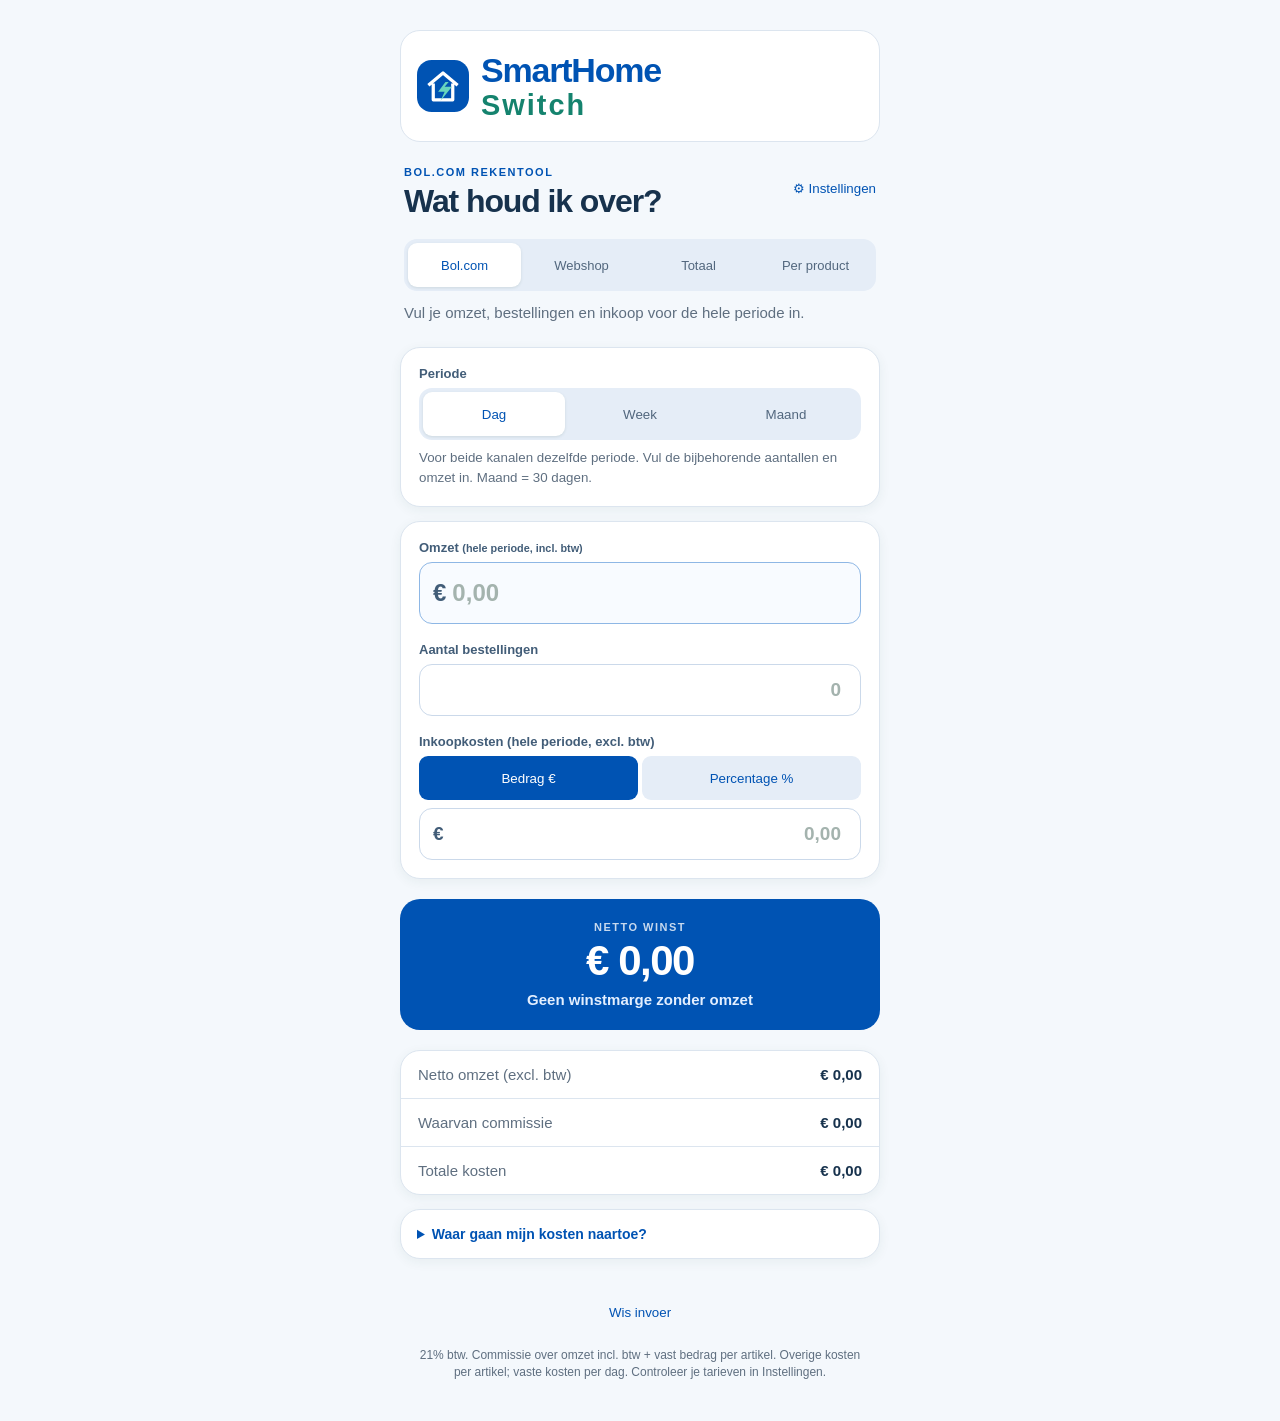
==== commit 302494ad: "Add files via upload" ====
--- a/index.html
+++ b/index.html
@@ -1,11 +1,11 @@
 <!doctype html>
-<html lang="nl"><head><meta charset="UTF-8"><meta name="viewport" content="width=device-width, initial-scale=1, viewport-fit=cover"><meta name="theme-color" content="#0053b3"><meta name="apple-mobile-web-app-capable" content="yes"><meta name="apple-mobile-web-app-title" content="Winsttool"><link rel="manifest" href="manifest.webmanifest"><link rel="stylesheet" href="style.css"><link rel="icon" href="logo.png"><title>SmartHomeSwitch · Winsttool</title></head>
-<body><main class="app"><img class="brand-logo" src="logo.png" alt="SmartHomeSwitch" width="240" height="60"><header><div><p class="eyebrow" id="eyebrow">BOL.COM REKENTOOL</p><h1>Wat houd ik over?</h1></div><button class="settings-button" id="openSettings" type="button">⚙ <span>Instellingen</span></button></header>
+<html lang="nl"><head><meta charset="UTF-8"><meta name="viewport" content="width=device-width, initial-scale=1, viewport-fit=cover"><meta name="theme-color" content="#0053b3"><meta name="apple-mobile-web-app-capable" content="yes"><meta name="apple-mobile-web-app-title" content="Winsttool"><link rel="manifest" href="manifest.webmanifest"><link rel="stylesheet" href="style.css"><link rel="icon" href="icon.svg"><title>SmartHomeSwitch · Winsttool</title></head>
+<body><main class="app"><div class="brand" aria-label="SmartHomeSwitch"><svg class="brand-symbol" viewBox="0 0 64 64" aria-hidden="true"><rect width="64" height="64" rx="18" fill="#0053b3"/><path d="M14 31 32 16l18 15M20 29v20h24V29" fill="none" stroke="white" stroke-width="4" stroke-linejoin="round"/><path d="m35 27-9 12h8l-5 11 14-17h-9l5-6" fill="#68d5bd"/></svg><div class="brand-name"><span>SmartHome</span><span class="brand-accent">Switch</span></div></div><header><div><p class="eyebrow" id="eyebrow">BOL.COM REKENTOOL</p><h1>Wat houd ik over?</h1></div><button class="settings-button" id="openSettings" type="button">⚙ <span>Instellingen</span></button></header>
 <nav class="mode-switch" aria-label="Rekentool kiezen"><button class="selected" data-mode="bol" type="button">Bol.com</button><button data-mode="webshop" type="button">Webshop</button><button data-mode="total" type="button">Totaal</button><button data-mode="product" type="button">Per product</button></nav>
 <p class="intro" id="intro">Vul omzet, bestellingen en inkoop voor de hele periode in.</p>
 <section class="card inputs period-card" aria-label="Periode"><label>Periode</label><div class="period-switch"><button class="selected" data-period="1" type="button">Dag</button><button data-period="7" type="button">Week</button><button data-period="30" type="button">Maand</button></div><small>Voor beide kanalen dezelfde periode. Vul de bijbehorende aantallen en omzet in. Maand = 30 dagen.</small></section><p id="storageNotice" class="note hidden" role="status"></p><section class="card inputs" id="bolInputs"><label for="sale">Omzet <small>(hele periode, incl. btw)</small></label><div class="field emphasis"><span>€</span><input id="sale" inputmode="decimal" placeholder="0,00"></div><label class="input-gap" for="bolOrders">Aantal bestellingen</label><div class="field"><input id="bolOrders" inputmode="numeric" placeholder="0"></div><label class="input-gap" id="bolPurchaseLabel" for="purchase">Inkoopkosten <small>(hele periode, excl. btw)</small></label><div class="purchase-mode"><button data-bol-purchase-mode="amount" type="button">Bedrag €</button><button data-bol-purchase-mode="percentage" type="button">Percentage %</button></div><div class="field"><span id="bolPurchasePrefix">€</span><input id="purchase" inputmode="decimal" placeholder="0,00"><span id="bolPurchaseSuffix" class="hidden">%</span></div></section>
 <section class="card inputs hidden" id="webshopInputs"><label class="input-gap" for="revenue">Omzet <small>(periode, incl. btw)</small></label><div class="field emphasis"><span>€</span><input id="revenue" inputmode="decimal" placeholder="0,00"></div><label class="input-gap" for="orders">Aantal bestellingen</label><div class="field"><input id="orders" inputmode="numeric" placeholder="0"></div><label class="input-gap" id="shopPurchaseLabel" for="shopPurchase">Inkoopkosten <small>(hele periode, excl. btw)</small></label><div class="purchase-mode"><button class="selected" data-purchase-mode="amount" type="button">Bedrag €</button><button data-purchase-mode="percentage" type="button">Percentage %</button></div><div class="field"><span id="shopPurchasePrefix">€</span><input id="shopPurchase" inputmode="decimal" placeholder="0,00"><span id="shopPurchaseSuffix" class="hidden">%</span></div></section>
-<section class="card inputs hidden" id="productInputs"><label for="productChannel">Verkoopkanaal</label><select id="productChannel"><option value="bol">Bol.com</option><option value="webshop">Webshop</option></select><p class="note">Eén artikel, één bestelling. Zonder huur, dagkosten of algemene overige kosten.</p><label class="input-gap" for="productSale">Verkoopprijs (incl. 21% btw)</label><div class="field"><input id="productSale" inputmode="decimal" value="" placeholder="0,00"></div><label class="input-gap" id="productPurchaseLabel" for="productPurchase">Inkoopprijs (excl. btw)</label><div class="purchase-mode"><button data-product-purchase-mode="amount" type="button">Bedrag €</button><button data-product-purchase-mode="percentage" type="button">Percentage %</button></div><div class="field"><span id="productPurchasePrefix">€</span><input id="productPurchase" inputmode="decimal" placeholder="0,00"><span id="productPurchaseSuffix" class="hidden">%</span></div><details><summary>Directe kosten van deze verkoop</summary><p class="note">Alle bedragen excl. btw. Standaard €0; vul alleen kosten in die je wilt meenemen. Tel verzending niet nogmaals mee als dit in fulfilment zit.</p><div id="productBolCosts"><label class="input-gap" for="productCommission">Bol-commissie (% van verkoopprijs incl. btw)</label><div class="field"><input id="productCommission" inputmode="decimal" value="15" placeholder="0,00"></div><label class="input-gap" for="productFixed">Vaste bol-commissie per artikel (€)</label><div class="field"><input id="productFixed" inputmode="decimal" value="1" placeholder="0,00"></div></div><label class="input-gap" for="productFulfilment">Fulfilment per bestelling (€)</label><div class="field"><input id="productFulfilment" inputmode="decimal" value="" placeholder="0,00"></div><label class="input-gap" for="productShipping">Verzending (€)</label><div class="field"><input id="productShipping" inputmode="decimal" value="" placeholder="0,00"></div><label class="input-gap" for="productPackaging">Verpakking (€)</label><div class="field"><input id="productPackaging" inputmode="decimal" value="" placeholder="0,00"></div><div id="productShopCosts" class="hidden"><label class="input-gap" for="productPayment">Betaalkosten (%)</label><div class="field"><input id="productPayment" inputmode="decimal" value="" placeholder="0,00"></div><label class="input-gap" for="productPaymentFixed">Vaste betaalkosten (€)</label><div class="field"><input id="productPaymentFixed" inputmode="decimal" value="" placeholder="0,00"></div></div><label class="input-gap" for="productAds">Advertentiekosten voor deze verkoop (€)</label><div class="field"><input id="productAds" inputmode="decimal" value="" placeholder="0,00"></div></details></section><section id="overview" class="card breakdown hidden"><div><span>Winst / verlies Bol.com</span><b id="bolProfit"></b></div><div><span>Winst / verlies Webshop</span><b id="shopProfit"></b></div></section><section class="profit" aria-live="polite"><p id="profitLabel">NETTO WINST</p><strong id="profit">€ 0,00</strong><span id="margin">0,0% winstmarge</span></section>
+<section class="card inputs hidden" id="productInputs"><label for="productChannel">Verkoopkanaal</label><select id="productChannel"><option value="bol">Bol.com</option><option value="webshop">Webshop</option></select><p class="note">Eén artikel, één bestelling. Zonder huur, dagkosten of algemene overige kosten.</p><label class="input-gap" for="productSale">Verkoopprijs (incl. 21% btw)</label><div class="field"><input id="productSale" inputmode="decimal" value="" placeholder="0,00"></div><label class="input-gap" id="productPurchaseLabel" for="productPurchase">Inkoopprijs (excl. btw)</label><div class="purchase-mode"><button data-product-purchase-mode="amount" type="button">Bedrag €</button><button data-product-purchase-mode="percentage" type="button">Percentage %</button></div><div class="field"><span id="productPurchasePrefix">€</span><input id="productPurchase" inputmode="decimal" placeholder="0,00"><span id="productPurchaseSuffix" class="hidden">%</span></div><details><summary id="productCostsTitle">Directe kosten · Bol.com</summary><p class="note" id="productCostsNote"></p><div id="productBolCosts"><label class="input-gap" for="productCommission">Bol-commissie (% van verkoopprijs incl. btw)</label><div class="field"><input id="productCommission" inputmode="decimal" value="15" placeholder="0,00"></div><label class="input-gap" for="productFixed">Vaste bol-commissie per artikel (€)</label><div class="field"><input id="productFixed" inputmode="decimal" value="1" placeholder="0,00"></div></div><label class="input-gap" for="productFulfilment">Fulfilment per bestelling (€)</label><div class="field"><input id="productFulfilment" inputmode="decimal" value="" placeholder="0,00"></div><label class="input-gap" for="productShipping">Verzending (€)</label><div class="field"><input id="productShipping" inputmode="decimal" value="" placeholder="0,00"></div><label class="input-gap" for="productPackaging">Verpakking (€)</label><div class="field"><input id="productPackaging" inputmode="decimal" value="" placeholder="0,00"></div><div id="productShopCosts" class="hidden"><label class="input-gap" for="productPayment">Betaalkosten (%)</label><div class="field"><input id="productPayment" inputmode="decimal" value="" placeholder="0,00"></div><label class="input-gap" for="productPaymentFixed">Vaste betaalkosten (€)</label><div class="field"><input id="productPaymentFixed" inputmode="decimal" value="" placeholder="0,00"></div></div><label class="input-gap" for="productAds">Advertentiekosten voor deze verkoop (€)</label><div class="field"><input id="productAds" inputmode="decimal" value="" placeholder="0,00"></div></details></section><section id="overview" class="card breakdown hidden"><div><span>Winst / verlies Bol.com</span><b id="bolProfit"></b></div><div><span>Winst / verlies Webshop</span><b id="shopProfit"></b></div></section><section class="profit" aria-live="polite"><p id="profitLabel">NETTO WINST</p><strong id="profit">€ 0,00</strong><span id="margin">0,0% winstmarge</span></section>
 <section class="card breakdown"><div><span id="netSaleLabel">Netto verkoopprijs <small>(excl. btw)</small></span><b id="netSale">€ 0,00</b></div><div id="middleRow"><span id="middleLabel">Commissie</span><b id="middleCost">− € 0,00</b></div><div><span>Totale kosten</span><b id="totalCost">− € 0,00</b></div></section><details class="card cost-details"><summary>Waar gaan mijn kosten naartoe?</summary><div class="breakdown" id="costDetails"></div></details><p class="note" id="inputHint" role="status"></p><button id="reset" class="reset" type="button">Wis invoer</button><p class="note" id="note">Commissie: vast bedrag + percentage van de netto verkoopprijs.</p></main>
 <dialog id="settingsDialog"><form method="dialog" class="settings-card"><div class="dialog-head"><div><p class="eyebrow" id="settingsEyebrow">BOL.COM KOSTEN</p><h2>Instellingen</h2></div><button class="close" formnovalidate value="cancel" aria-label="Sluiten">×</button></div><p class="dialog-intro" id="settingsIntro">Alle kosten zijn excl. btw en worden bewaard voor je volgende berekeningen.</p>
 <div class="settings-grid" id="bolSettings"><div><label for="articlesPerOrder">Artikelen per bestelling <small>(gemiddeld)</small></label><div class="field"><input id="articlesPerOrder" inputmode="decimal" placeholder="1"></div></div><div><label for="bolDaily">Vaste kosten <small>(per dag)</small></label><div class="field"><span>€</span><input id="bolDaily" inputmode="decimal" placeholder="0,00"></div></div><div><label for="fixedCommission">Vaste commissie <small>(per artikel)</small></label><div class="field"><span>€</span><input id="fixedCommission" inputmode="decimal" placeholder="0,00"></div></div><div><label for="commissionRate">Commissie <small>(% van omzet incl. btw)</small></label><div class="field"><input id="commissionRate" inputmode="decimal" placeholder="0"><span>%</span></div></div><div><label for="bolFulfilment">Fulfilmentkosten <small>(gem. per bestelling)</small></label><div class="field"><span>€</span><input id="bolFulfilment" inputmode="decimal" placeholder="0,00"></div></div><div><label for="shipping">Verzendkosten <small>(per bestelling)</small></label><div class="field"><span>€</span><input id="shipping" inputmode="decimal" placeholder="0,00"></div></div><div><label for="bolOther">Overige kosten <small>(per artikel)</small></label><div class="field"><span>€</span><input id="bolOther" inputmode="decimal" placeholder="0,00"></div></div></div>
--- a/style.css
+++ b/style.css
@@ -5,3 +5,5 @@
 .cost-details{margin-top:14px;overflow:hidden}.cost-details summary{padding:16px;font-size:14px;font-weight:700;cursor:pointer;min-height:48px}.cost-details summary:focus-visible{outline:2px solid var(--green)}
 
 .brand-logo{display:block;width:240px;max-width:85%;height:auto;margin:0 4px 24px}.mode-switch{grid-template-columns:repeat(4,minmax(0,1fr));margin-top:20px}.mode-switch button{font-size:13px;padding:4px}select{width:100%;min-height:48px;border:1px solid var(--line);border-radius:12px;background:white;color:var(--ink);padding:10px;font:inherit}details{margin-top:18px}summary{cursor:pointer;color:var(--green);font-weight:700;padding:10px 0}.profit span{color:#e3efff}.settings-card{background:#f4f8fc}@media(max-width:360px){.mode-switch{grid-template-columns:repeat(2,minmax(0,1fr))}}
+
+.brand{display:flex;align-items:center;gap:12px;padding:20px 16px;background:white;border:1px solid var(--line);border-radius:20px;margin-bottom:24px}.brand-symbol{width:52px;height:52px;flex-shrink:0}.brand-name{font-size:clamp(23px,6.5vw,34px);font-weight:800;letter-spacing:-1.2px;line-height:1.12;color:#0053b3}.brand-accent{color:#15836e;display:block;font-size:.85em;letter-spacing:2px}#productCostsTitle{font-size:16px}#productCostsNote{text-align:left}
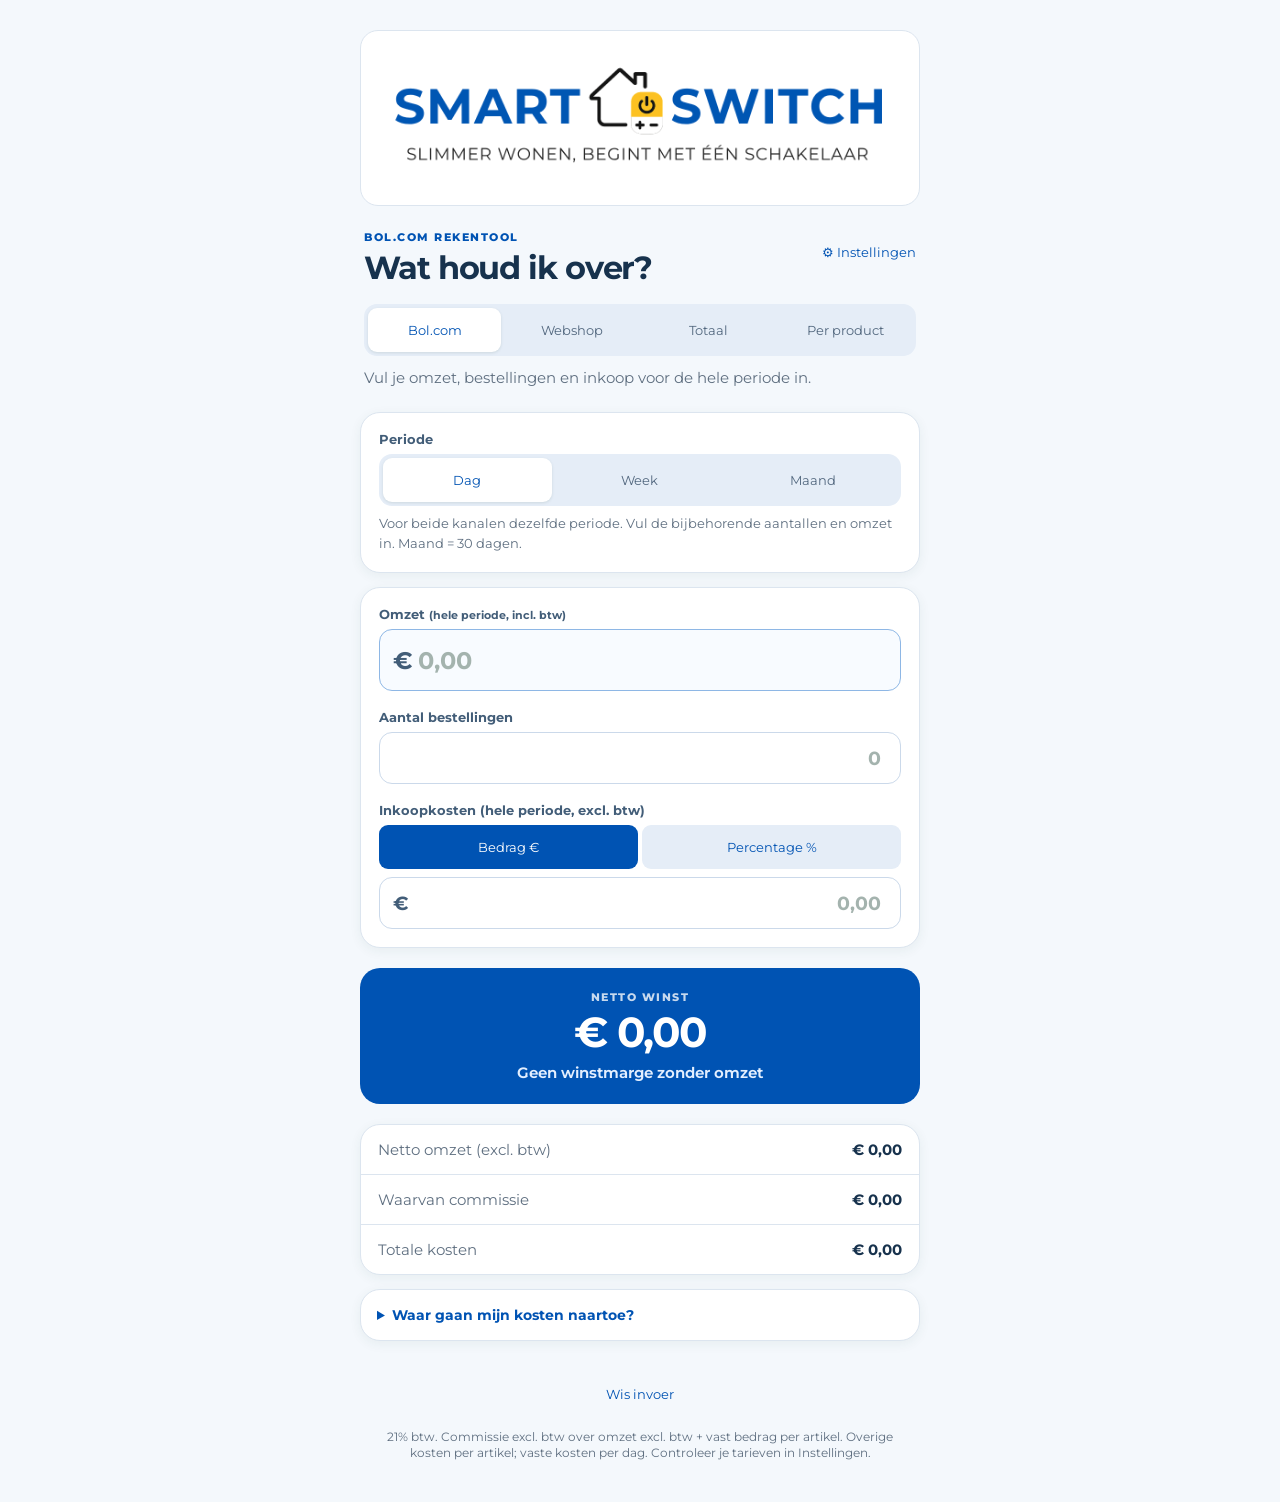
==== commit 8bdaad82: "Add files via upload" ====
--- a/index.html
+++ b/index.html
@@ -1,12 +1,12 @@
 <!doctype html>
 <html lang="nl"><head><meta charset="UTF-8"><meta name="viewport" content="width=device-width, initial-scale=1, viewport-fit=cover"><meta name="theme-color" content="#0053b3"><meta name="apple-mobile-web-app-capable" content="yes"><meta name="apple-mobile-web-app-title" content="Winsttool"><link rel="manifest" href="manifest.webmanifest"><link rel="stylesheet" href="style.css"><link rel="icon" href="icon.svg"><title>SmartHomeSwitch · Winsttool</title></head>
-<body><main class="app"><div class="brand" aria-label="SmartHomeSwitch"><svg class="brand-symbol" viewBox="0 0 64 64" aria-hidden="true"><rect width="64" height="64" rx="18" fill="#0053b3"/><path d="M14 31 32 16l18 15M20 29v20h24V29" fill="none" stroke="white" stroke-width="4" stroke-linejoin="round"/><path d="m35 27-9 12h8l-5 11 14-17h-9l5-6" fill="#68d5bd"/></svg><div class="brand-name"><span>SmartHome</span><span class="brand-accent">Switch</span></div></div><header><div><p class="eyebrow" id="eyebrow">BOL.COM REKENTOOL</p><h1>Wat houd ik over?</h1></div><button class="settings-button" id="openSettings" type="button">⚙ <span>Instellingen</span></button></header>
+<body><main class="app"><div class="original-brand"><img src="logo.png" alt="SmartHomeSwitch — Slimmer wonen, begint met één schakelaar" width="1200" height="300"></div><header><div><p class="eyebrow" id="eyebrow">BOL.COM REKENTOOL</p><h1>Wat houd ik over?</h1></div><button class="settings-button" id="openSettings" type="button">⚙ <span>Instellingen</span></button></header>
 <nav class="mode-switch" aria-label="Rekentool kiezen"><button class="selected" data-mode="bol" type="button">Bol.com</button><button data-mode="webshop" type="button">Webshop</button><button data-mode="total" type="button">Totaal</button><button data-mode="product" type="button">Per product</button></nav>
 <p class="intro" id="intro">Vul omzet, bestellingen en inkoop voor de hele periode in.</p>
 <section class="card inputs period-card" aria-label="Periode"><label>Periode</label><div class="period-switch"><button class="selected" data-period="1" type="button">Dag</button><button data-period="7" type="button">Week</button><button data-period="30" type="button">Maand</button></div><small>Voor beide kanalen dezelfde periode. Vul de bijbehorende aantallen en omzet in. Maand = 30 dagen.</small></section><p id="storageNotice" class="note hidden" role="status"></p><section class="card inputs" id="bolInputs"><label for="sale">Omzet <small>(hele periode, incl. btw)</small></label><div class="field emphasis"><span>€</span><input id="sale" inputmode="decimal" placeholder="0,00"></div><label class="input-gap" for="bolOrders">Aantal bestellingen</label><div class="field"><input id="bolOrders" inputmode="numeric" placeholder="0"></div><label class="input-gap" id="bolPurchaseLabel" for="purchase">Inkoopkosten <small>(hele periode, excl. btw)</small></label><div class="purchase-mode"><button data-bol-purchase-mode="amount" type="button">Bedrag €</button><button data-bol-purchase-mode="percentage" type="button">Percentage %</button></div><div class="field"><span id="bolPurchasePrefix">€</span><input id="purchase" inputmode="decimal" placeholder="0,00"><span id="bolPurchaseSuffix" class="hidden">%</span></div></section>
 <section class="card inputs hidden" id="webshopInputs"><label class="input-gap" for="revenue">Omzet <small>(periode, incl. btw)</small></label><div class="field emphasis"><span>€</span><input id="revenue" inputmode="decimal" placeholder="0,00"></div><label class="input-gap" for="orders">Aantal bestellingen</label><div class="field"><input id="orders" inputmode="numeric" placeholder="0"></div><label class="input-gap" id="shopPurchaseLabel" for="shopPurchase">Inkoopkosten <small>(hele periode, excl. btw)</small></label><div class="purchase-mode"><button class="selected" data-purchase-mode="amount" type="button">Bedrag €</button><button data-purchase-mode="percentage" type="button">Percentage %</button></div><div class="field"><span id="shopPurchasePrefix">€</span><input id="shopPurchase" inputmode="decimal" placeholder="0,00"><span id="shopPurchaseSuffix" class="hidden">%</span></div></section>
-<section class="card inputs hidden" id="productInputs"><label for="productChannel">Verkoopkanaal</label><select id="productChannel"><option value="bol">Bol.com</option><option value="webshop">Webshop</option></select><p class="note">Eén artikel, één bestelling. Zonder huur, dagkosten of algemene overige kosten.</p><label class="input-gap" for="productSale">Verkoopprijs (incl. 21% btw)</label><div class="field"><input id="productSale" inputmode="decimal" value="" placeholder="0,00"></div><label class="input-gap" id="productPurchaseLabel" for="productPurchase">Inkoopprijs (excl. btw)</label><div class="purchase-mode"><button data-product-purchase-mode="amount" type="button">Bedrag €</button><button data-product-purchase-mode="percentage" type="button">Percentage %</button></div><div class="field"><span id="productPurchasePrefix">€</span><input id="productPurchase" inputmode="decimal" placeholder="0,00"><span id="productPurchaseSuffix" class="hidden">%</span></div><details><summary id="productCostsTitle">Directe kosten · Bol.com</summary><p class="note" id="productCostsNote"></p><div id="productBolCosts"><label class="input-gap" for="productCommission">Bol-commissie (% van verkoopprijs incl. btw)</label><div class="field"><input id="productCommission" inputmode="decimal" value="15" placeholder="0,00"></div><label class="input-gap" for="productFixed">Vaste bol-commissie per artikel (€)</label><div class="field"><input id="productFixed" inputmode="decimal" value="1" placeholder="0,00"></div></div><label class="input-gap" for="productFulfilment">Fulfilment per bestelling (€)</label><div class="field"><input id="productFulfilment" inputmode="decimal" value="" placeholder="0,00"></div><label class="input-gap" for="productShipping">Verzending (€)</label><div class="field"><input id="productShipping" inputmode="decimal" value="" placeholder="0,00"></div><label class="input-gap" for="productPackaging">Verpakking (€)</label><div class="field"><input id="productPackaging" inputmode="decimal" value="" placeholder="0,00"></div><div id="productShopCosts" class="hidden"><label class="input-gap" for="productPayment">Betaalkosten (%)</label><div class="field"><input id="productPayment" inputmode="decimal" value="" placeholder="0,00"></div><label class="input-gap" for="productPaymentFixed">Vaste betaalkosten (€)</label><div class="field"><input id="productPaymentFixed" inputmode="decimal" value="" placeholder="0,00"></div></div><label class="input-gap" for="productAds">Advertentiekosten voor deze verkoop (€)</label><div class="field"><input id="productAds" inputmode="decimal" value="" placeholder="0,00"></div></details></section><section id="overview" class="card breakdown hidden"><div><span>Winst / verlies Bol.com</span><b id="bolProfit"></b></div><div><span>Winst / verlies Webshop</span><b id="shopProfit"></b></div></section><section class="profit" aria-live="polite"><p id="profitLabel">NETTO WINST</p><strong id="profit">€ 0,00</strong><span id="margin">0,0% winstmarge</span></section>
+<section class="card inputs hidden" id="productInputs"><label for="productChannel">Verkoopkanaal</label><select id="productChannel"><option value="bol">Bol.com</option><option value="webshop">Webshop</option></select><p class="note">Eén artikel, één bestelling. Zonder huur, dagkosten of algemene overige kosten.</p><label class="input-gap" for="productSale">Verkoopprijs (incl. 21% btw)</label><div class="field"><input id="productSale" inputmode="decimal" value="" placeholder="0,00"></div><label class="input-gap" id="productPurchaseLabel" for="productPurchase">Inkoopprijs (excl. btw)</label><div class="purchase-mode"><button data-product-purchase-mode="amount" type="button">Bedrag €</button><button data-product-purchase-mode="percentage" type="button">Percentage %</button></div><div class="field"><span id="productPurchasePrefix">€</span><input id="productPurchase" inputmode="decimal" placeholder="0,00"><span id="productPurchaseSuffix" class="hidden">%</span></div><details><summary id="productCostsTitle">Directe kosten · Bol.com</summary><p class="note" id="productCostsNote"></p><div id="productBolCosts"><label class="input-gap" for="productCommission">Bol-commissie (% van verkoopprijs excl. btw)</label><div class="field"><input id="productCommission" inputmode="decimal" value="15" placeholder="0,00"></div><label class="input-gap" for="productFixed">Vaste bol-commissie per artikel (€)</label><div class="field"><input id="productFixed" inputmode="decimal" value="1" placeholder="0,00"></div></div><label class="input-gap" for="productFulfilment">Fulfilment per bestelling (€)</label><div class="field"><input id="productFulfilment" inputmode="decimal" value="" placeholder="0,00"></div><label class="input-gap" for="productShipping">Verzending (€)</label><div class="field"><input id="productShipping" inputmode="decimal" value="" placeholder="0,00"></div><label class="input-gap" for="productPackaging">Verpakking (€)</label><div class="field"><input id="productPackaging" inputmode="decimal" value="" placeholder="0,00"></div><div id="productShopCosts" class="hidden"><label class="input-gap" for="productPayment">Betaalkosten (%)</label><div class="field"><input id="productPayment" inputmode="decimal" value="" placeholder="0,00"></div><label class="input-gap" for="productPaymentFixed">Vaste betaalkosten (€)</label><div class="field"><input id="productPaymentFixed" inputmode="decimal" value="" placeholder="0,00"></div></div><label class="input-gap" for="productAds">Advertentiekosten voor deze verkoop (€)</label><div class="field"><input id="productAds" inputmode="decimal" value="" placeholder="0,00"></div></details></section><section id="overview" class="card breakdown hidden"><div><span>Winst / verlies Bol.com</span><b id="bolProfit"></b></div><div><span>Winst / verlies Webshop</span><b id="shopProfit"></b></div></section><section class="profit" aria-live="polite"><p id="profitLabel">NETTO WINST</p><strong id="profit">€ 0,00</strong><span id="margin">0,0% winstmarge</span></section>
 <section class="card breakdown"><div><span id="netSaleLabel">Netto verkoopprijs <small>(excl. btw)</small></span><b id="netSale">€ 0,00</b></div><div id="middleRow"><span id="middleLabel">Commissie</span><b id="middleCost">− € 0,00</b></div><div><span>Totale kosten</span><b id="totalCost">− € 0,00</b></div></section><details class="card cost-details"><summary>Waar gaan mijn kosten naartoe?</summary><div class="breakdown" id="costDetails"></div></details><p class="note" id="inputHint" role="status"></p><button id="reset" class="reset" type="button">Wis invoer</button><p class="note" id="note">Commissie: vast bedrag + percentage van de netto verkoopprijs.</p></main>
 <dialog id="settingsDialog"><form method="dialog" class="settings-card"><div class="dialog-head"><div><p class="eyebrow" id="settingsEyebrow">BOL.COM KOSTEN</p><h2>Instellingen</h2></div><button class="close" formnovalidate value="cancel" aria-label="Sluiten">×</button></div><p class="dialog-intro" id="settingsIntro">Alle kosten zijn excl. btw en worden bewaard voor je volgende berekeningen.</p>
-<div class="settings-grid" id="bolSettings"><div><label for="articlesPerOrder">Artikelen per bestelling <small>(gemiddeld)</small></label><div class="field"><input id="articlesPerOrder" inputmode="decimal" placeholder="1"></div></div><div><label for="bolDaily">Vaste kosten <small>(per dag)</small></label><div class="field"><span>€</span><input id="bolDaily" inputmode="decimal" placeholder="0,00"></div></div><div><label for="fixedCommission">Vaste commissie <small>(per artikel)</small></label><div class="field"><span>€</span><input id="fixedCommission" inputmode="decimal" placeholder="0,00"></div></div><div><label for="commissionRate">Commissie <small>(% van omzet incl. btw)</small></label><div class="field"><input id="commissionRate" inputmode="decimal" placeholder="0"><span>%</span></div></div><div><label for="bolFulfilment">Fulfilmentkosten <small>(gem. per bestelling)</small></label><div class="field"><span>€</span><input id="bolFulfilment" inputmode="decimal" placeholder="0,00"></div></div><div><label for="shipping">Verzendkosten <small>(per bestelling)</small></label><div class="field"><span>€</span><input id="shipping" inputmode="decimal" placeholder="0,00"></div></div><div><label for="bolOther">Overige kosten <small>(per artikel)</small></label><div class="field"><span>€</span><input id="bolOther" inputmode="decimal" placeholder="0,00"></div></div></div>
+<div class="settings-grid" id="bolSettings"><div><label for="articlesPerOrder">Artikelen per bestelling <small>(gemiddeld)</small></label><div class="field"><input id="articlesPerOrder" inputmode="decimal" placeholder="1"></div></div><div><label for="bolDaily">Vaste kosten <small>(per dag)</small></label><div class="field"><span>€</span><input id="bolDaily" inputmode="decimal" placeholder="0,00"></div></div><div><label for="fixedCommission">Vaste commissie <small>(per artikel)</small></label><div class="field"><span>€</span><input id="fixedCommission" inputmode="decimal" placeholder="0,00"></div></div><div><label for="commissionRate">Commissie <small>(% van omzet excl. btw)</small></label><div class="field"><input id="commissionRate" inputmode="decimal" placeholder="0"><span>%</span></div></div><div><label for="bolFulfilment">Fulfilmentkosten <small>(gem. per bestelling)</small></label><div class="field"><span>€</span><input id="bolFulfilment" inputmode="decimal" placeholder="0,00"></div></div><div><label for="shipping">Verzendkosten <small>(per bestelling)</small></label><div class="field"><span>€</span><input id="shipping" inputmode="decimal" placeholder="0,00"></div></div><div><label for="bolOther">Overige kosten <small>(per artikel)</small></label><div class="field"><span>€</span><input id="bolOther" inputmode="decimal" placeholder="0,00"></div></div></div>
 <div class="settings-grid hidden" id="webshopSettings"><div><label for="ads">Google Ads <small>(per dag)</small></label><div class="field"><span>€</span><input id="ads" inputmode="decimal" placeholder="0,00"></div></div><div><label for="rent">Huur <small>(per dag)</small></label><div class="field"><span>€</span><input id="rent" inputmode="decimal" placeholder="0,00"></div></div><div><label for="shopOther">Overige kosten <small>(per dag)</small></label><div class="field"><span>€</span><input id="shopOther" inputmode="decimal" placeholder="0,00"></div></div><div><label for="shopFulfilment">Fulfilmentkosten <small>(per bestelling)</small></label><div class="field"><span>€</span><input id="shopFulfilment" inputmode="decimal" placeholder="0,00"></div></div></div><button id="saveSettings" class="save" value="default">Instellingen opslaan</button></form></dialog><script src="app.js"></script></body></html>
--- a/style.css
+++ b/style.css
@@ -7,3 +7,5 @@
 .brand-logo{display:block;width:240px;max-width:85%;height:auto;margin:0 4px 24px}.mode-switch{grid-template-columns:repeat(4,minmax(0,1fr));margin-top:20px}.mode-switch button{font-size:13px;padding:4px}select{width:100%;min-height:48px;border:1px solid var(--line);border-radius:12px;background:white;color:var(--ink);padding:10px;font:inherit}details{margin-top:18px}summary{cursor:pointer;color:var(--green);font-weight:700;padding:10px 0}.profit span{color:#e3efff}.settings-card{background:#f4f8fc}@media(max-width:360px){.mode-switch{grid-template-columns:repeat(2,minmax(0,1fr))}}
 
 .brand{display:flex;align-items:center;gap:12px;padding:20px 16px;background:white;border:1px solid var(--line);border-radius:20px;margin-bottom:24px}.brand-symbol{width:52px;height:52px;flex-shrink:0}.brand-name{font-size:clamp(23px,6.5vw,34px);font-weight:800;letter-spacing:-1.2px;line-height:1.12;color:#0053b3}.brand-accent{color:#15836e;display:block;font-size:.85em;letter-spacing:2px}#productCostsTitle{font-size:16px}#productCostsNote{text-align:left}
+
+@font-face{font-family:Montserrat;src:url("Montserrat.ttf") format("truetype");font-weight:100 900;font-style:normal;font-display:swap}body,input,button,select{font-family:Montserrat,sans-serif}.original-brand{margin:0 0 24px;padding:18px 4px;background:#fff;border:1px solid var(--line);border-radius:18px}.original-brand img{display:block;width:100%;height:auto}.app{width:min(100%,600px)}
